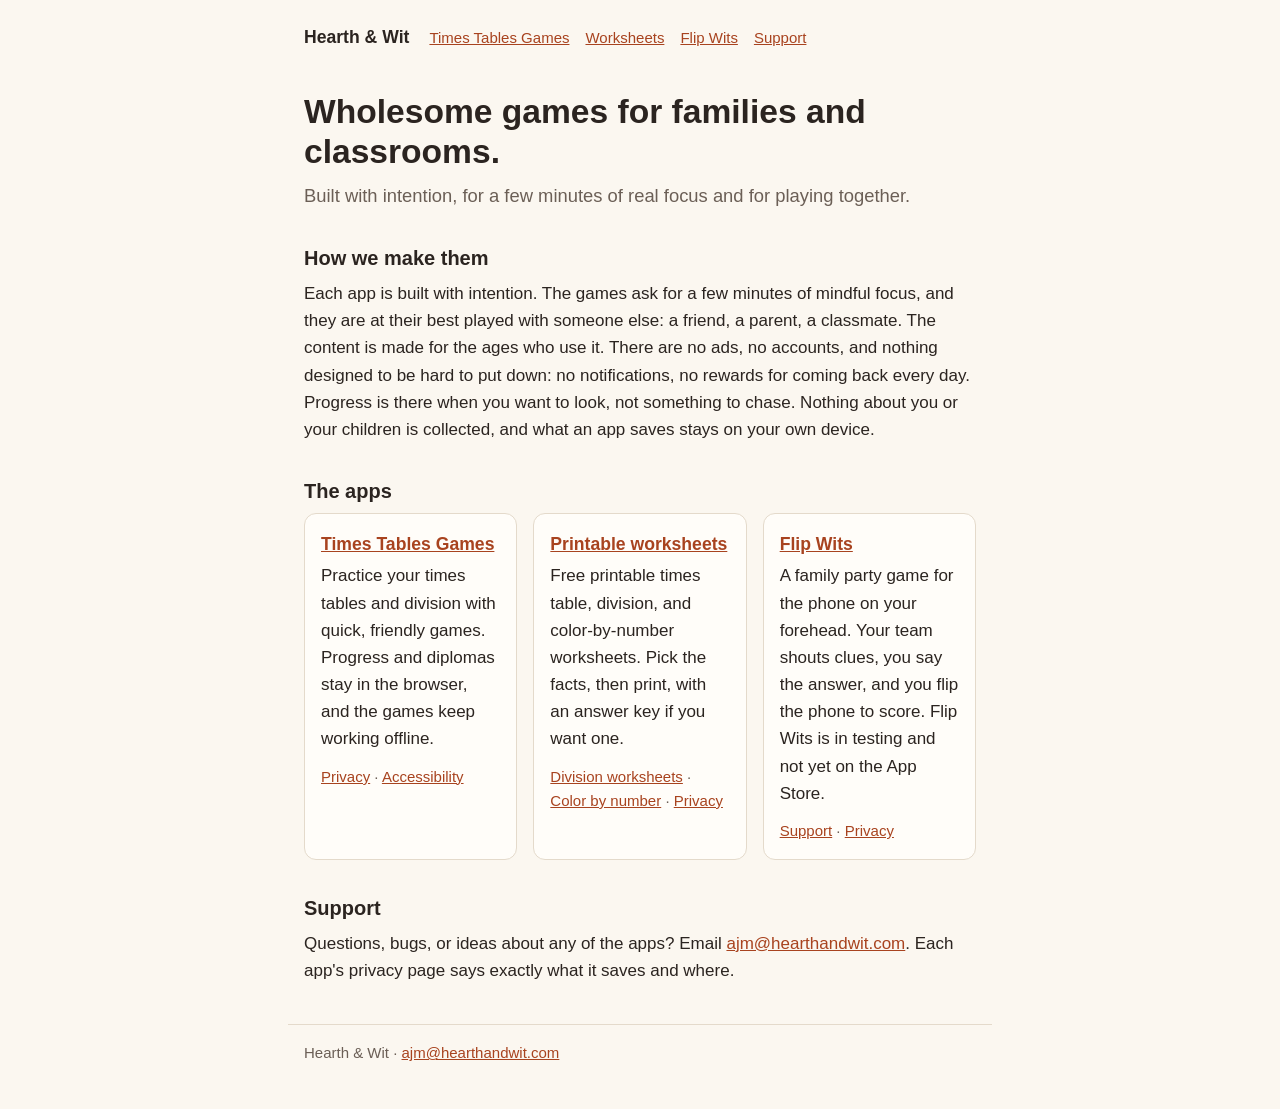
==== index.html @ e63bac9e "Add the Hearth & Wit home page A plain HTML page, one stylesheet and a 404 page, in the Flip Wits si" ====
<!doctype html>
<html lang="en">
<head>
<meta charset="utf-8">
<meta name="viewport" content="width=device-width, initial-scale=1">
<title>Hearth &amp; Wit</title>
<meta name="description" content="Wholesome games for families and classrooms: Times Tables Games, printable worksheets, and Flip Wits. Built with intention, with no ads, no accounts, and nothing collected.">
<meta property="og:title" content="Hearth &amp; Wit">
<meta property="og:description" content="Wholesome games for families and classrooms: Times Tables Games, printable worksheets, and Flip Wits. Built with intention, with no ads, no accounts, and nothing collected.">
<meta property="og:url" content="https://hearthandwit.com/">
<meta property="og:type" content="website">
<meta name="theme-color" content="#fbf7f0" media="(prefers-color-scheme: light)">
<meta name="theme-color" content="#1f1a17" media="(prefers-color-scheme: dark)">
<link rel="icon" href="favicon.svg" type="image/svg+xml">
<link rel="stylesheet" href="style.css">
</head>
<body>
<header>
  <a class="brand" href="/">Hearth &amp; Wit</a>
  <nav aria-label="Apps">
    <a href="#times-tables-games">Times Tables Games</a>
    <a href="#worksheets">Worksheets</a>
    <a href="#flip-wits">Flip Wits</a>
    <a href="#support">Support</a>
  </nav>
</header>
<main id="main">
  <h1>Wholesome games for families and classrooms.</h1>
  <p class="lede">Built with intention, for a few minutes of real focus and for playing together.</p>

  <section aria-labelledby="how">
    <h2 id="how">How we make them</h2>
    <p>Each app is built with intention. The games ask for a few minutes of mindful focus, and they are at their best played with someone else: a friend, a parent, a classmate. The content is made for the ages who use it. There are no ads, no accounts, and nothing designed to be hard to put down: no notifications, no rewards for coming back every day. Progress is there when you want to look, not something to chase. Nothing about you or your children is collected, and what an app saves stays on your own device.</p>
  </section>

  <h2 id="apps">The apps</h2>
  <ul class="apps">
    <li id="times-tables-games">
      <h3><a href="https://timestables.hearthandwit.com/">Times Tables Games</a></h3>
      <p>Practice your times tables and division with quick, friendly games. Progress and diplomas stay in the browser, and the games keep working offline.</p>
      <p class="more"><a href="https://timestables.hearthandwit.com/privacy/">Privacy</a> · <a href="https://timestables.hearthandwit.com/accessibility/">Accessibility</a></p>
    </li>
    <li id="worksheets">
      <h3><a href="https://worksheets.hearthandwit.com/">Printable worksheets</a></h3>
      <p>Free printable times table, division, and color-by-number worksheets. Pick the facts, then print, with an answer key if you want one.</p>
      <p class="more"><a href="https://worksheets.hearthandwit.com/division/">Division worksheets</a> · <a href="https://worksheets.hearthandwit.com/color-by-number/">Color by number</a> · <a href="https://worksheets.hearthandwit.com/privacy/">Privacy</a></p>
    </li>
    <li id="flip-wits">
      <h3><a href="https://flipwits.hearthandwit.com/">Flip Wits</a></h3>
      <p>A family party game for the phone on your forehead. Your team shouts clues, you say the answer, and you flip the phone to score. Flip Wits is in testing and not yet on the App Store.</p>
      <p class="more"><a href="https://flipwits.hearthandwit.com/support/">Support</a> · <a href="https://flipwits.hearthandwit.com/privacy/">Privacy</a></p>
    </li>
  </ul>

  <section aria-labelledby="support">
    <h2 id="support">Support</h2>
    <p>Questions, bugs, or ideas about any of the apps? Email <a href="mailto:ajm@hearthandwit.com">ajm@hearthandwit.com</a>. Each app's privacy page says exactly what it saves and where.</p>
  </section>
</main>
<footer>
  <p>Hearth &amp; Wit · <a href="mailto:ajm@hearthandwit.com">ajm@hearthandwit.com</a></p>
</footer>
</body>
</html>
---- style.css ----
/* One small stylesheet with no outside requests, so the page loads fast and tells no third party about a visit.
   The colors and type match the Flip Wits site, so the company page and the app pages read as one family. */
:root { color-scheme: light dark; --bg: #fbf7f0; --ink: #2b2420; --muted: #6b5f56; --accent: #a8431f; --rule: #e4dacb; --card: #fffdf9; }
@media (prefers-color-scheme: dark) { :root { --bg: #1f1a17; --ink: #f3ece3; --muted: #b9ada1; --accent: #ef9a72; --rule: #40362f; --card: #2a241f; } }
* { box-sizing: border-box; }
body { margin: 0; background: var(--bg); color: var(--ink); font: 17px/1.6 -apple-system, BlinkMacSystemFont, "Segoe UI", Roboto, sans-serif; }
header, main, footer { max-width: 44rem; margin: 0 auto; padding: 0 16px; }
header { padding-top: 20px; display: flex; flex-wrap: wrap; align-items: baseline; gap: 8px 20px; }
.brand { font-weight: 700; font-size: 1.1rem; color: var(--ink); text-decoration: none; }
/* The header links get a little vertical padding so each is at least 24px tall to tap. */
nav { display: flex; flex-wrap: wrap; gap: 0 16px; font-size: 15px; }
nav a { padding: 6px 0; display: inline-block; }
h1 { font-size: 2.1rem; line-height: 1.2; margin: 36px 0 8px; }
h2 { font-size: 1.25rem; margin: 32px 0 6px; }
h3 { font-size: 1.1rem; margin: 0 0 4px; }
p { margin: 0 0 12px; }
a { color: var(--accent); }
/* A visible focus ring for keyboard users, on every link, in both color schemes. */
a:focus-visible { outline: 3px solid var(--accent); outline-offset: 2px; border-radius: 2px; }
.lede { font-size: 1.15rem; color: var(--muted); }
/* The three apps as a list of cards: one column on a phone, three across once there is room. */
.apps { list-style: none; margin: 0; padding: 0; display: grid; gap: 16px; }
@media (min-width: 720px) { .apps { grid-template-columns: repeat(3, 1fr); } }
.apps li { background: var(--card); border: 1px solid var(--rule); border-radius: 12px; padding: 16px; }
.apps li p:last-child { margin-bottom: 0; }
.more { font-size: 15px; color: var(--muted); }
footer { margin-top: 40px; padding-top: 16px; padding-bottom: 32px; border-top: 1px solid var(--rule); color: var(--muted); font-size: 15px; }
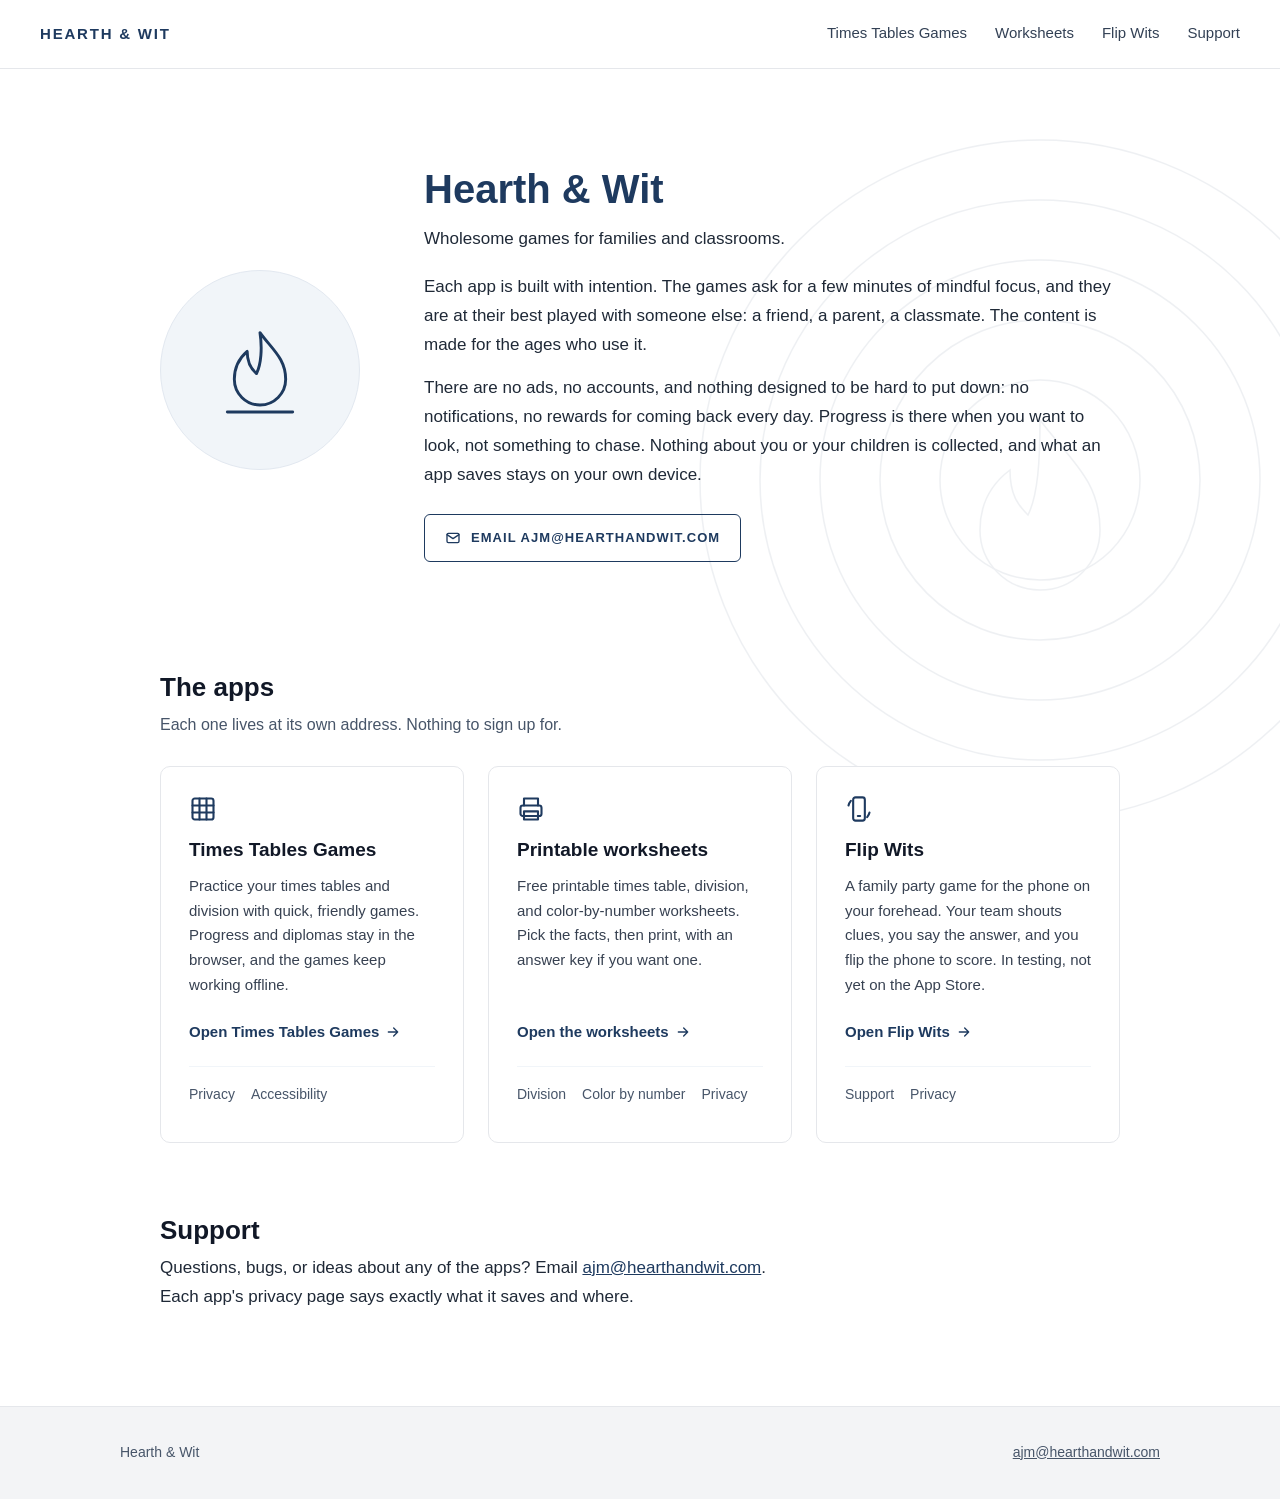
==== commit d2e7d919: "Rebuild the page in the clean style of the reference site From the approved design canvas: a sticky " ====
--- a/index.html
+++ b/index.html
@@ -9,56 +9,85 @@
 <meta property="og:description" content="Wholesome games for families and classrooms: Times Tables Games, printable worksheets, and Flip Wits. Built with intention, with no ads, no accounts, and nothing collected.">
 <meta property="og:url" content="https://hearthandwit.com/">
 <meta property="og:type" content="website">
-<meta name="theme-color" content="#fbf7f0" media="(prefers-color-scheme: light)">
-<meta name="theme-color" content="#1f1a17" media="(prefers-color-scheme: dark)">
+<meta name="theme-color" content="#ffffff">
 <link rel="icon" href="favicon.svg" type="image/svg+xml">
 <link rel="stylesheet" href="style.css">
 </head>
 <body>
-<header>
-  <a class="brand" href="/">Hearth &amp; Wit</a>
-  <nav aria-label="Apps">
+<a class="skip" href="#main">Skip to content</a>
+<header class="top">
+  <a class="brand" href="#main">Hearth &amp; Wit</a>
+  <nav aria-label="Sections">
     <a href="#times-tables-games">Times Tables Games</a>
     <a href="#worksheets">Worksheets</a>
     <a href="#flip-wits">Flip Wits</a>
     <a href="#support">Support</a>
   </nav>
 </header>
+
+<!-- A faint line drawing behind the hero, in place of a photo backdrop. Decorative, so hidden from screen readers.
+     The wrapper clips it at the right edge, so it never widens the page. -->
+<div class="backdrop" aria-hidden="true"><svg viewBox="0 0 720 720" fill="none" stroke="currentColor" stroke-width="1.5">
+  <circle cx="360" cy="360" r="340"/><circle cx="360" cy="360" r="280"/><circle cx="360" cy="360" r="220"/><circle cx="360" cy="360" r="160"/><circle cx="360" cy="360" r="100"/>
+  <path d="M360 300c30 40 60 60 60 110a60 60 0 0 1-120 0c0-25 10-45 30-60 0 25 8 35 18 45 10-20 12-55 12-95z"/>
+</svg></div>
+
 <main id="main">
-  <h1>Wholesome games for families and classrooms.</h1>
-  <p class="lede">Built with intention, for a few minutes of real focus and for playing together.</p>
-
-  <section aria-labelledby="how">
-    <h2 id="how">How we make them</h2>
-    <p>Each app is built with intention. The games ask for a few minutes of mindful focus, and they are at their best played with someone else: a friend, a parent, a classmate. The content is made for the ages who use it. There are no ads, no accounts, and nothing designed to be hard to put down: no notifications, no rewards for coming back every day. Progress is there when you want to look, not something to chase. Nothing about you or your children is collected, and what an app saves stays on your own device.</p>
+  <section class="hero" aria-labelledby="hero-title">
+    <div class="mark" aria-hidden="true">
+      <svg viewBox="0 0 96 96" fill="none" stroke="currentColor" stroke-width="2.5" stroke-linecap="round" stroke-linejoin="round">
+        <path d="M48 16c10 14 22 22 22 40a22 22 0 0 1-44 0c0-10 4-18 11-24 0 10 3 15 8 19 4-8 5-22 3-35z"/>
+        <path d="M20 84h56"/>
+      </svg>
+    </div>
+    <div class="intro">
+      <h1 id="hero-title">Hearth &amp; Wit</h1>
+      <p class="tagline">Wholesome games for families and classrooms.</p>
+      <p>Each app is built with intention. The games ask for a few minutes of mindful focus, and they are at their best played with someone else: a friend, a parent, a classmate. The content is made for the ages who use it.</p>
+      <p>There are no ads, no accounts, and nothing designed to be hard to put down: no notifications, no rewards for coming back every day. Progress is there when you want to look, not something to chase. Nothing about you or your children is collected, and what an app saves stays on your own device.</p>
+      <p class="cta"><a class="button" href="mailto:ajm@hearthandwit.com"><svg aria-hidden="true" viewBox="0 0 24 24" fill="none" stroke="currentColor" stroke-width="2" stroke-linecap="round" stroke-linejoin="round"><rect x="3" y="5" width="18" height="14" rx="2"/><path d="M3 7l9 6 9-6"/></svg>Email ajm@hearthandwit.com</a></p>
+    </div>
   </section>
 
-  <h2 id="apps">The apps</h2>
-  <ul class="apps">
-    <li id="times-tables-games">
-      <h3><a href="https://timestables.hearthandwit.com/">Times Tables Games</a></h3>
-      <p>Practice your times tables and division with quick, friendly games. Progress and diplomas stay in the browser, and the games keep working offline.</p>
-      <p class="more"><a href="https://timestables.hearthandwit.com/privacy/">Privacy</a> · <a href="https://timestables.hearthandwit.com/accessibility/">Accessibility</a></p>
-    </li>
-    <li id="worksheets">
-      <h3><a href="https://worksheets.hearthandwit.com/">Printable worksheets</a></h3>
-      <p>Free printable times table, division, and color-by-number worksheets. Pick the facts, then print, with an answer key if you want one.</p>
-      <p class="more"><a href="https://worksheets.hearthandwit.com/division/">Division worksheets</a> · <a href="https://worksheets.hearthandwit.com/color-by-number/">Color by number</a> · <a href="https://worksheets.hearthandwit.com/privacy/">Privacy</a></p>
-    </li>
-    <li id="flip-wits">
-      <h3><a href="https://flipwits.hearthandwit.com/">Flip Wits</a></h3>
-      <p>A family party game for the phone on your forehead. Your team shouts clues, you say the answer, and you flip the phone to score. Flip Wits is in testing and not yet on the App Store.</p>
-      <p class="more"><a href="https://flipwits.hearthandwit.com/support/">Support</a> · <a href="https://flipwits.hearthandwit.com/privacy/">Privacy</a></p>
-    </li>
-  </ul>
+  <section class="apps" aria-labelledby="apps-title">
+    <h2 id="apps-title">The apps</h2>
+    <p class="sub">Each one lives at its own address. Nothing to sign up for.</p>
+    <ul class="cards">
+      <li id="times-tables-games" class="card">
+        <svg class="icon" aria-hidden="true" viewBox="0 0 24 24" fill="none" stroke="currentColor" stroke-width="1.8" stroke-linecap="round" stroke-linejoin="round"><rect x="3" y="3" width="18" height="18" rx="2"/><path d="M3 9h18M3 15h18M9 3v18M15 3v18"/></svg>
+        <h3>Times Tables Games</h3>
+        <p>Practice your times tables and division with quick, friendly games. Progress and diplomas stay in the browser, and the games keep working offline.</p>
+        <a class="open" href="https://timestables.hearthandwit.com/">Open Times Tables Games<svg aria-hidden="true" viewBox="0 0 24 24" fill="none" stroke="currentColor" stroke-width="2" stroke-linecap="round" stroke-linejoin="round"><path d="M5 12h14M13 6l6 6-6 6"/></svg></a>
+        <p class="more"><a href="https://timestables.hearthandwit.com/privacy/">Privacy</a><a href="https://timestables.hearthandwit.com/accessibility/">Accessibility</a></p>
+      </li>
+      <li id="worksheets" class="card">
+        <svg class="icon" aria-hidden="true" viewBox="0 0 24 24" fill="none" stroke="currentColor" stroke-width="1.8" stroke-linecap="round" stroke-linejoin="round"><path d="M6 9V3h12v6"/><rect x="3" y="9" width="18" height="9" rx="2"/><path d="M6 14h12v7H6z"/></svg>
+        <h3>Printable worksheets</h3>
+        <p>Free printable times table, division, and color-by-number worksheets. Pick the facts, then print, with an answer key if you want one.</p>
+        <a class="open" href="https://worksheets.hearthandwit.com/">Open the worksheets<svg aria-hidden="true" viewBox="0 0 24 24" fill="none" stroke="currentColor" stroke-width="2" stroke-linecap="round" stroke-linejoin="round"><path d="M5 12h14M13 6l6 6-6 6"/></svg></a>
+        <p class="more"><a href="https://worksheets.hearthandwit.com/division/">Division</a><a href="https://worksheets.hearthandwit.com/color-by-number/">Color by number</a><a href="https://worksheets.hearthandwit.com/privacy/">Privacy</a></p>
+      </li>
+      <li id="flip-wits" class="card">
+        <svg class="icon" aria-hidden="true" viewBox="0 0 24 24" fill="none" stroke="currentColor" stroke-width="1.8" stroke-linecap="round" stroke-linejoin="round"><rect x="7" y="2" width="10" height="20" rx="2"/><path d="M11 18h2"/><path d="M3 9a9 9 0 0 1 2-4M21 15a9 9 0 0 1-2 4"/></svg>
+        <h3>Flip Wits</h3>
+        <p>A family party game for the phone on your forehead. Your team shouts clues, you say the answer, and you flip the phone to score. In testing, not yet on the App Store.</p>
+        <a class="open" href="https://flipwits.hearthandwit.com/">Open Flip Wits<svg aria-hidden="true" viewBox="0 0 24 24" fill="none" stroke="currentColor" stroke-width="2" stroke-linecap="round" stroke-linejoin="round"><path d="M5 12h14M13 6l6 6-6 6"/></svg></a>
+        <p class="more"><a href="https://flipwits.hearthandwit.com/support/">Support</a><a href="https://flipwits.hearthandwit.com/privacy/">Privacy</a></p>
+      </li>
+    </ul>
+  </section>
 
-  <section aria-labelledby="support">
-    <h2 id="support">Support</h2>
+  <section id="support" class="support" aria-labelledby="support-title">
+    <h2 id="support-title">Support</h2>
     <p>Questions, bugs, or ideas about any of the apps? Email <a href="mailto:ajm@hearthandwit.com">ajm@hearthandwit.com</a>. Each app's privacy page says exactly what it saves and where.</p>
   </section>
 </main>
+
 <footer>
-  <p>Hearth &amp; Wit · <a href="mailto:ajm@hearthandwit.com">ajm@hearthandwit.com</a></p>
+  <div class="inner">
+    <span>Hearth &amp; Wit</span>
+    <a href="mailto:ajm@hearthandwit.com">ajm@hearthandwit.com</a>
+  </div>
 </footer>
 </body>
 </html>
--- a/style.css
+++ b/style.css
@@ -1,27 +1,79 @@
 /* One small stylesheet with no outside requests, so the page loads fast and tells no third party about a visit.
-   The colors and type match the Flip Wits site, so the company page and the app pages read as one family. */
-:root { color-scheme: light dark; --bg: #fbf7f0; --ink: #2b2420; --muted: #6b5f56; --accent: #a8431f; --rule: #e4dacb; --card: #fffdf9; }
-@media (prefers-color-scheme: dark) { :root { --bg: #1f1a17; --ink: #f3ece3; --muted: #b9ada1; --accent: #ef9a72; --rule: #40362f; --card: #2a241f; } }
+   The look follows the approved design: white ground, slate greys, one navy accent, a system sans typeface
+   (Inter where it is installed), a sticky top bar, a two-column hero, three app cards, and a light footer band. */
+:root { color-scheme: light; --bg: #ffffff; --ink: #111827; --body: #1f2937; --muted: #475569; --accent: #1e3a5f; --accent-dark: #0f2742; --rule: #e5e7eb; --tint: #f1f5f9; --band: #f3f4f6; }
 * { box-sizing: border-box; }
-body { margin: 0; background: var(--bg); color: var(--ink); font: 17px/1.6 -apple-system, BlinkMacSystemFont, "Segoe UI", Roboto, sans-serif; }
-header, main, footer { max-width: 44rem; margin: 0 auto; padding: 0 16px; }
-header { padding-top: 20px; display: flex; flex-wrap: wrap; align-items: baseline; gap: 8px 20px; }
-.brand { font-weight: 700; font-size: 1.1rem; color: var(--ink); text-decoration: none; }
-/* The header links get a little vertical padding so each is at least 24px tall to tap. */
-nav { display: flex; flex-wrap: wrap; gap: 0 16px; font-size: 15px; }
-nav a { padding: 6px 0; display: inline-block; }
-h1 { font-size: 2.1rem; line-height: 1.2; margin: 36px 0 8px; }
-h2 { font-size: 1.25rem; margin: 32px 0 6px; }
-h3 { font-size: 1.1rem; margin: 0 0 4px; }
-p { margin: 0 0 12px; }
+html { scroll-behavior: smooth; }
+@media (prefers-reduced-motion: reduce) { html { scroll-behavior: auto; } .card { transition: none; } }
+body { margin: 0; background: var(--bg); color: var(--ink); font: 17px/1.7 Inter, -apple-system, BlinkMacSystemFont, "Segoe UI", Roboto, sans-serif; position: relative; }
 a { color: var(--accent); }
-/* A visible focus ring for keyboard users, on every link, in both color schemes. */
-a:focus-visible { outline: 3px solid var(--accent); outline-offset: 2px; border-radius: 2px; }
-.lede { font-size: 1.15rem; color: var(--muted); }
-/* The three apps as a list of cards: one column on a phone, three across once there is room. */
-.apps { list-style: none; margin: 0; padding: 0; display: grid; gap: 16px; }
-@media (min-width: 720px) { .apps { grid-template-columns: repeat(3, 1fr); } }
-.apps li { background: var(--card); border: 1px solid var(--rule); border-radius: 12px; padding: 16px; }
-.apps li p:last-child { margin-bottom: 0; }
-.more { font-size: 15px; color: var(--muted); }
-footer { margin-top: 40px; padding-top: 16px; padding-bottom: 32px; border-top: 1px solid var(--rule); color: var(--muted); font-size: 15px; }
+a:hover { color: var(--accent-dark); }
+/* One visible focus ring for keyboard users, on every link. */
+a:focus-visible { outline: 3px solid var(--accent); outline-offset: 3px; border-radius: 3px; }
+/* The skip link sits off screen until a keyboard user tabs to it. */
+.skip { position: absolute; left: 16px; top: -48px; background: var(--accent); color: #fff; padding: 8px 12px; border-radius: 6px; z-index: 3; text-decoration: none; }
+.skip:focus { top: 12px; }
+h1, h2, h3 { line-height: 1.2; margin: 0; }
+p { margin: 0 0 14px; }
+
+/* The top bar: wordmark left, section links right, wrapping on a phone. */
+.top { position: sticky; top: 0; z-index: 2; background: rgba(255, 255, 255, .96); border-bottom: 1px solid var(--rule); display: flex; flex-wrap: wrap; align-items: center; justify-content: space-between; gap: 4px 32px; padding: 10px 40px; }
+.brand { font-size: 15px; font-weight: 700; letter-spacing: .12em; text-transform: uppercase; color: var(--accent); text-decoration: none; padding: 10px 0; }
+nav { display: flex; flex-wrap: wrap; gap: 4px 28px; }
+nav a { color: #334155; text-decoration: none; font-size: 15px; font-weight: 500; padding: 10px 0; border-bottom: 2px solid transparent; }
+nav a:hover { color: var(--accent); border-bottom-color: var(--accent); }
+
+/* The faint line drawing sits behind the hero, off the right edge. The wrapper clips it so the page never grows wider than the window. */
+.backdrop { position: absolute; right: 0; top: 120px; width: 600px; height: 720px; overflow: hidden; color: var(--accent); opacity: .07; pointer-events: none; z-index: 0; }
+.backdrop svg { position: absolute; right: -120px; top: 0; width: 720px; height: 720px; }
+
+main { position: relative; z-index: 1; width: 100%; max-width: 1040px; margin: 0 auto; padding: 0 40px; }
+
+/* The hero: the mark beside the introduction, stacking on a phone. */
+.hero { display: flex; align-items: center; gap: 64px; padding: 96px 0 72px; }
+.mark { flex: 0 0 auto; width: 200px; height: 200px; border-radius: 50%; background: var(--tint); border: 1px solid #e2e8f0; display: flex; align-items: center; justify-content: center; color: var(--accent); }
+.mark svg { width: 112px; height: 112px; }
+.intro { min-width: 0; }
+h1 { font-size: 40px; font-weight: 700; color: var(--accent); margin-bottom: 12px; }
+.tagline { color: var(--muted); margin-bottom: 20px; }
+.intro p { color: var(--body); }
+.cta { margin-top: 24px; }
+/* The outlined button, in the style of the reference site's Download CV button, filled on hover. */
+.button { display: inline-flex; align-items: center; gap: 10px; border: 1.5px solid var(--accent); color: var(--accent); border-radius: 6px; padding: 12px 20px; font-size: 13px; font-weight: 600; letter-spacing: .08em; text-transform: uppercase; text-decoration: none; min-height: 44px; }
+.button svg { width: 16px; height: 16px; }
+.button:hover { background: var(--accent); color: #fff; }
+
+/* The apps: three cards across on a desktop, one column on a phone. */
+.apps { padding: 24px 0 48px; }
+h2 { font-size: 26px; font-weight: 700; margin-bottom: 8px; }
+.sub { color: var(--muted); font-size: 16px; margin-bottom: 28px; }
+.cards { list-style: none; margin: 0; padding: 0; display: grid; grid-template-columns: repeat(3, minmax(0, 1fr)); gap: 24px; }
+.card { background: var(--bg); border: 1px solid var(--rule); border-radius: 10px; padding: 28px; display: flex; flex-direction: column; gap: 12px; transition: box-shadow .15s ease; }
+.card:hover { box-shadow: 0 6px 24px rgba(15, 23, 42, .08); }
+.icon { width: 28px; height: 28px; color: var(--accent); }
+h3 { font-size: 19px; font-weight: 600; margin-top: 4px; }
+.card p { margin: 0; font-size: 15px; line-height: 1.65; color: #374151; }
+.card > p:first-of-type { flex: 1 0 auto; }
+.open { text-decoration: none; font-weight: 600; font-size: 15px; display: inline-flex; align-items: center; gap: 6px; padding: 8px 0; min-height: 44px; }
+.open svg { width: 16px; height: 16px; }
+.open:hover { text-decoration: underline; }
+.more { display: flex; flex-wrap: wrap; gap: 0 16px; border-top: 1px solid var(--tint); padding-top: 8px; }
+.more a { color: var(--muted); font-size: 14px; text-decoration: none; padding: 8px 0; display: inline-block; }
+.more a:hover { color: var(--accent); text-decoration: underline; }
+
+.support { padding: 24px 0 80px; max-width: 640px; }
+.support p { color: var(--body); }
+
+footer { position: relative; z-index: 1; background: var(--band); border-top: 1px solid var(--rule); padding: 28px 40px; }
+footer .inner { max-width: 1040px; margin: 0 auto; display: flex; flex-wrap: wrap; align-items: center; justify-content: space-between; gap: 8px 24px; font-size: 14px; color: var(--muted); }
+footer a { color: var(--muted); padding: 6px 0; }
+
+@media (max-width: 760px) {
+  .top, footer { padding-left: 16px; padding-right: 16px; }
+  main { padding: 0 16px; }
+  .hero { flex-direction: column; align-items: flex-start; gap: 32px; padding: 56px 0 40px; }
+  h1 { font-size: 34px; }
+  .cards { grid-template-columns: repeat(1, minmax(0, 1fr)); }
+  .backdrop { width: 280px; height: 480px; top: 60px; }
+  .backdrop svg { width: 480px; height: 480px; right: -200px; }
+}
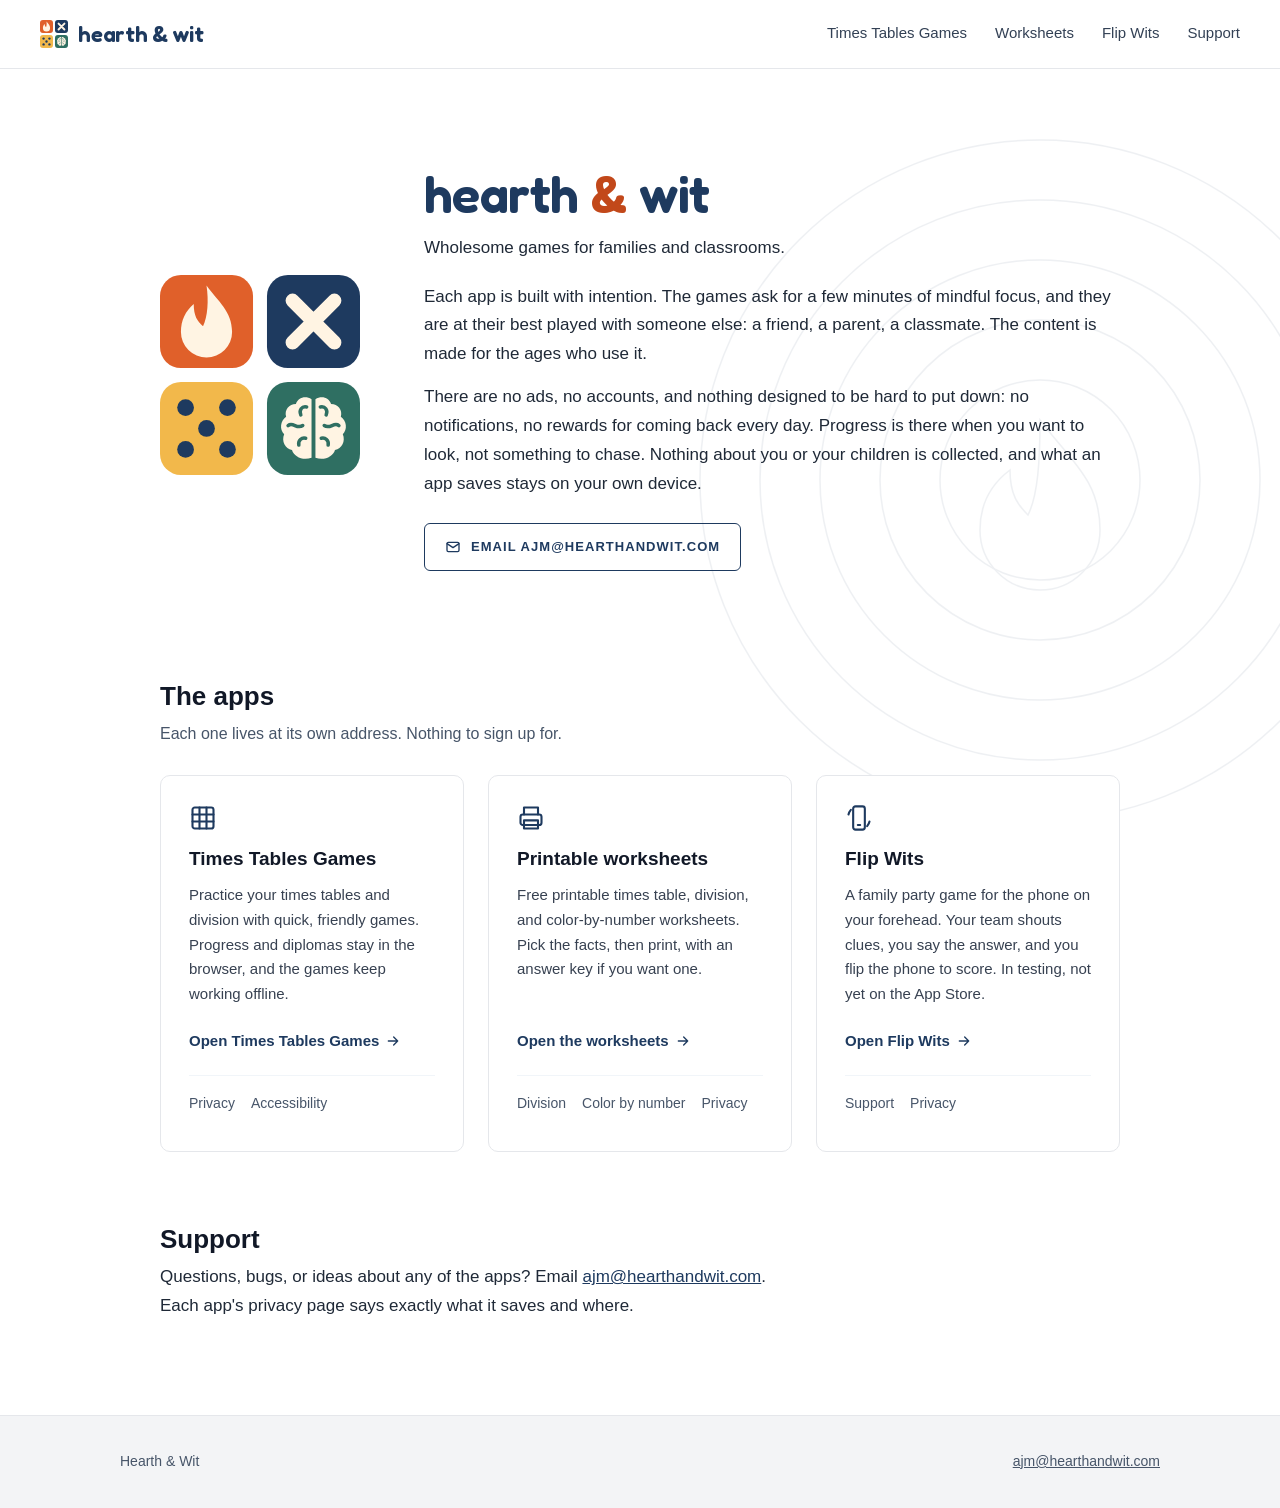
==== commit cddeb8c8: "Replace the flame mark with the game tiles logo The new logo is four rounded tiles: a flame (the hea" ====
--- a/index.html
+++ b/index.html
@@ -10,13 +10,14 @@
 <meta property="og:url" content="https://hearthandwit.com/">
 <meta property="og:type" content="website">
 <meta name="theme-color" content="#ffffff">
-<link rel="icon" href="favicon.svg" type="image/svg+xml">
-<link rel="stylesheet" href="style.css">
+<link rel="icon" href="favicon.svg?v=3" type="image/svg+xml">
+<link rel="stylesheet" href="style.css?v=3">
 </head>
 <body>
 <a class="skip" href="#main">Skip to content</a>
 <header class="top">
-  <a class="brand" href="#main">Hearth &amp; Wit</a>
+  <!-- The logo: the four tiles beside the name. The image is decorative (empty alt) because the name is right next to it. -->
+  <a class="brand" href="#main"><img src="logo.svg?v=3" alt="" width="28" height="28">Hearth &amp; Wit</a>
   <nav aria-label="Sections">
     <a href="#times-tables-games">Times Tables Games</a>
     <a href="#worksheets">Worksheets</a>
@@ -34,14 +35,10 @@
 
 <main id="main">
   <section class="hero" aria-labelledby="hero-title">
-    <div class="mark" aria-hidden="true">
-      <svg viewBox="0 0 96 96" fill="none" stroke="currentColor" stroke-width="2.5" stroke-linecap="round" stroke-linejoin="round">
-        <path d="M48 16c10 14 22 22 22 40a22 22 0 0 1-44 0c0-10 4-18 11-24 0 10 3 15 8 19 4-8 5-22 3-35z"/>
-        <path d="M20 84h56"/>
-      </svg>
-    </div>
+    <div class="mark" aria-hidden="true"><img src="logo.svg?v=3" alt="" width="200" height="200"></div>
     <div class="intro">
-      <h1 id="hero-title">Hearth &amp; Wit</h1>
+      <!-- The name is written with capitals here and shown lowercase by the stylesheet, so screen readers and copied text keep the proper name. -->
+      <h1 id="hero-title" class="wordmark">Hearth <span class="amp">&amp;</span> Wit</h1>
       <p class="tagline">Wholesome games for families and classrooms.</p>
       <p>Each app is built with intention. The games ask for a few minutes of mindful focus, and they are at their best played with someone else: a friend, a parent, a classmate. The content is made for the ages who use it.</p>
       <p>There are no ads, no accounts, and nothing designed to be hard to put down: no notifications, no rewards for coming back every day. Progress is there when you want to look, not something to chase. Nothing about you or your children is collected, and what an app saves stays on your own device.</p>
--- a/style.css
+++ b/style.css
@@ -1,6 +1,10 @@
 /* One small stylesheet with no outside requests, so the page loads fast and tells no third party about a visit.
    The look follows the approved design: white ground, slate greys, one navy accent, a system sans typeface
    (Inter where it is installed), a sticky top bar, a two-column hero, three app cards, and a light footer band. */
+/* The logo's lettering is Fredoka (SIL Open Font License, fonts/OFL.txt). The file is kept in this folder, not
+   loaded from Google, so the page still makes no outside requests. It holds one weight and is used only for the
+   name in the top bar and the hero. "swap" shows the system font at once and trades it for Fredoka when it arrives. */
+@font-face { font-family: "Fredoka"; src: url("fonts/fredoka-600-latin.woff2") format("woff2"); font-weight: 600; font-style: normal; font-display: swap; }
 :root { color-scheme: light; --bg: #ffffff; --ink: #111827; --body: #1f2937; --muted: #475569; --accent: #1e3a5f; --accent-dark: #0f2742; --rule: #e5e7eb; --tint: #f1f5f9; --band: #f3f4f6; }
 * { box-sizing: border-box; }
 html { scroll-behavior: smooth; }
@@ -18,7 +22,10 @@
 
 /* The top bar: wordmark left, section links right, wrapping on a phone. */
 .top { position: sticky; top: 0; z-index: 2; background: rgba(255, 255, 255, .96); border-bottom: 1px solid var(--rule); display: flex; flex-wrap: wrap; align-items: center; justify-content: space-between; gap: 4px 32px; padding: 10px 40px; }
-.brand { font-size: 15px; font-weight: 700; letter-spacing: .12em; text-transform: uppercase; color: var(--accent); text-decoration: none; padding: 10px 0; }
+/* The logo: the tile mark and the name in the logo's rounded lowercase lettering. 28px of mark plus 8px of
+   padding above and below keeps the link 44px tall for a finger. */
+.brand { display: inline-flex; align-items: center; gap: 10px; font-family: Fredoka, Inter, -apple-system, BlinkMacSystemFont, "Segoe UI", Roboto, sans-serif; font-size: 22px; font-weight: 600; line-height: 1; letter-spacing: -.01em; text-transform: lowercase; color: var(--accent); text-decoration: none; padding: 8px 0; }
+.brand img { width: 28px; height: 28px; display: block; }
 nav { display: flex; flex-wrap: wrap; gap: 4px 28px; }
 nav a { color: #334155; text-decoration: none; font-size: 15px; font-weight: 500; padding: 10px 0; border-bottom: 2px solid transparent; }
 nav a:hover { color: var(--accent); border-bottom-color: var(--accent); }
@@ -31,10 +38,14 @@
 
 /* The hero: the mark beside the introduction, stacking on a phone. */
 .hero { display: flex; align-items: center; gap: 64px; padding: 96px 0 72px; }
-.mark { flex: 0 0 auto; width: 200px; height: 200px; border-radius: 50%; background: var(--tint); border: 1px solid #e2e8f0; display: flex; align-items: center; justify-content: center; color: var(--accent); }
-.mark svg { width: 112px; height: 112px; }
+.mark { flex: 0 0 auto; width: 200px; height: 200px; }
+.mark img { width: 100%; height: 100%; display: block; }
 .intro { min-width: 0; }
 h1 { font-size: 40px; font-weight: 700; color: var(--accent); margin-bottom: 12px; }
+/* The hero's name is the logo's wordmark. It is a class, not the bare h1, so the 404 page's heading keeps the plain style.
+   The ampersand takes the flame tile's color, darkened to #c2481a so it holds 4.9:1 against white. */
+.wordmark { font-family: Fredoka, Inter, -apple-system, BlinkMacSystemFont, "Segoe UI", Roboto, sans-serif; font-size: 52px; font-weight: 600; line-height: 1.1; letter-spacing: -.01em; text-transform: lowercase; }
+.wordmark .amp { color: #c2481a; }
 .tagline { color: var(--muted); margin-bottom: 20px; }
 .intro p { color: var(--body); }
 .cta { margin-top: 24px; }
@@ -73,6 +84,8 @@
   main { padding: 0 16px; }
   .hero { flex-direction: column; align-items: flex-start; gap: 32px; padding: 56px 0 40px; }
   h1 { font-size: 34px; }
+  .wordmark { font-size: 42px; }
+  .mark { width: 152px; height: 152px; }
   .cards { grid-template-columns: repeat(1, minmax(0, 1fr)); }
   .backdrop { width: 280px; height: 480px; top: 60px; }
   .backdrop svg { width: 480px; height: 480px; right: -200px; }
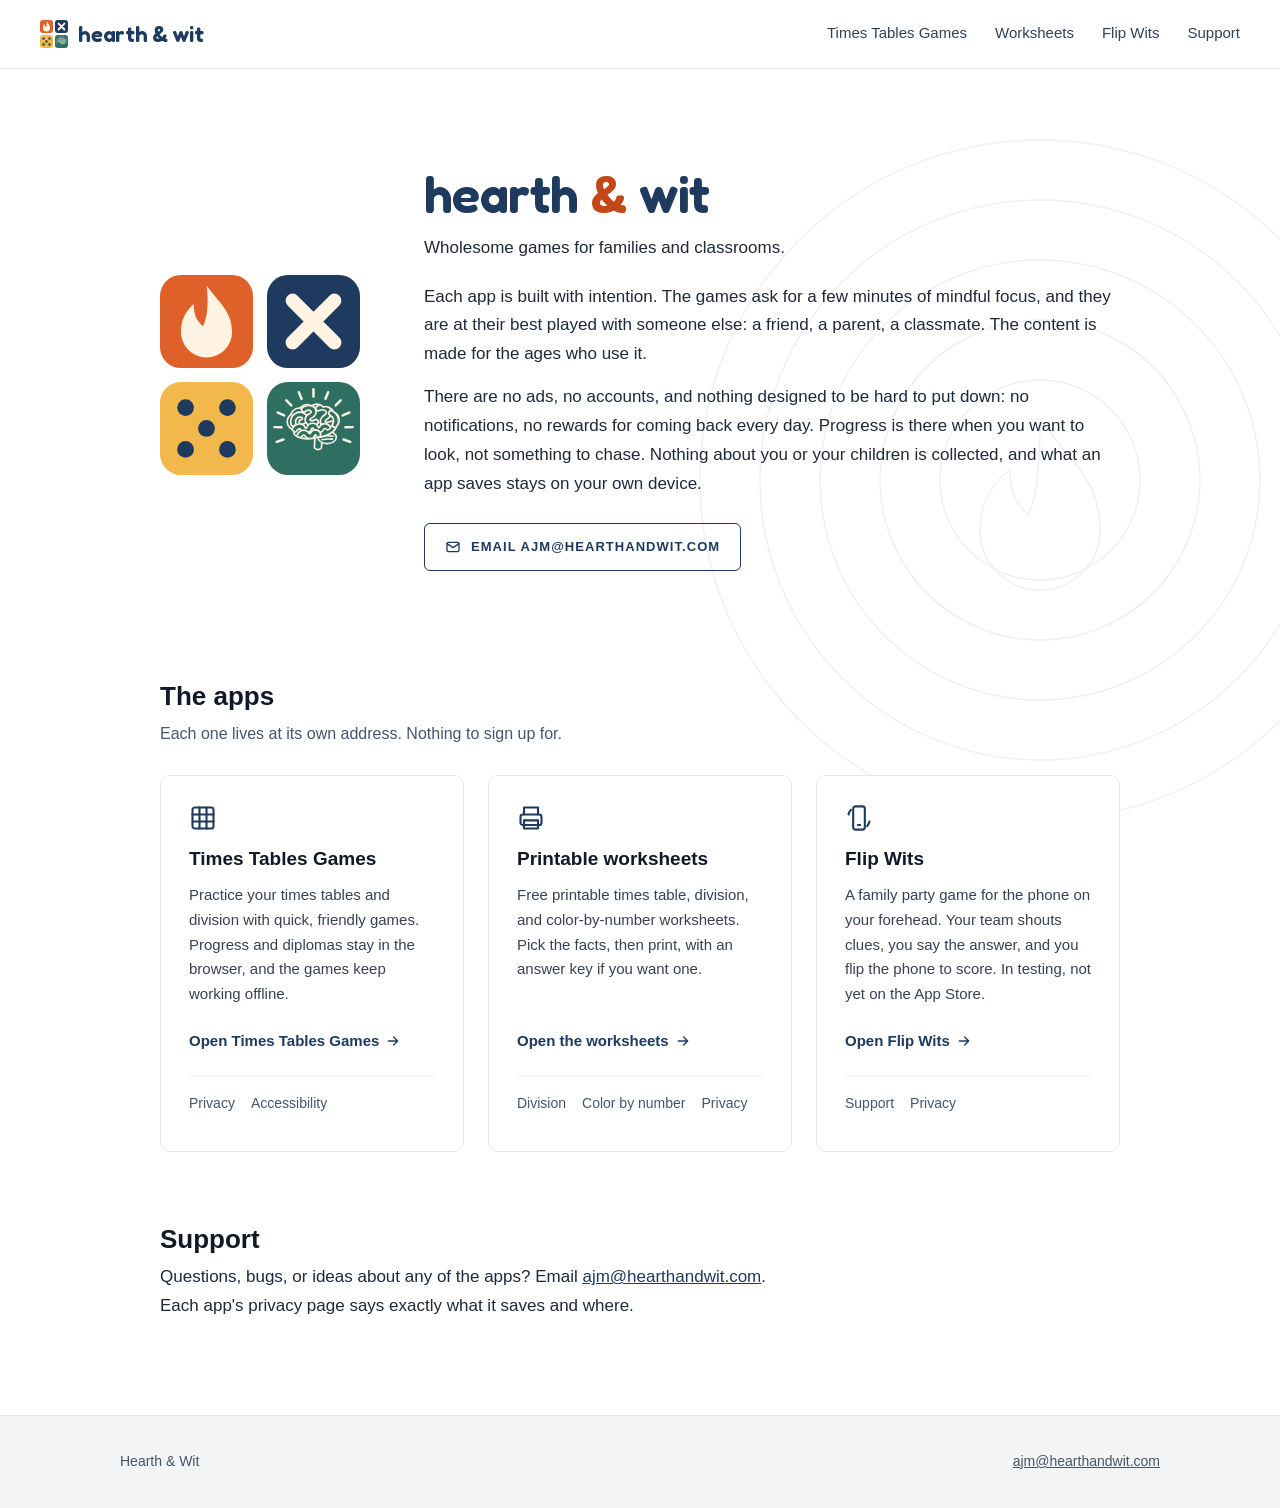
==== commit fb3a5456: "Redraw the brain tile as a side view with idea rays Feedback said the first brain, seen from above w" ====
--- a/index.html
+++ b/index.html
@@ -10,14 +10,14 @@
 <meta property="og:url" content="https://hearthandwit.com/">
 <meta property="og:type" content="website">
 <meta name="theme-color" content="#ffffff">
-<link rel="icon" href="favicon.svg?v=3" type="image/svg+xml">
+<link rel="icon" href="favicon.svg?v=4" type="image/svg+xml">
 <link rel="stylesheet" href="style.css?v=3">
 </head>
 <body>
 <a class="skip" href="#main">Skip to content</a>
 <header class="top">
   <!-- The logo: the four tiles beside the name. The image is decorative (empty alt) because the name is right next to it. -->
-  <a class="brand" href="#main"><img src="logo.svg?v=3" alt="" width="28" height="28">Hearth &amp; Wit</a>
+  <a class="brand" href="#main"><img src="logo.svg?v=4" alt="" width="28" height="28">Hearth &amp; Wit</a>
   <nav aria-label="Sections">
     <a href="#times-tables-games">Times Tables Games</a>
     <a href="#worksheets">Worksheets</a>
@@ -35,7 +35,7 @@
 
 <main id="main">
   <section class="hero" aria-labelledby="hero-title">
-    <div class="mark" aria-hidden="true"><img src="logo.svg?v=3" alt="" width="200" height="200"></div>
+    <div class="mark" aria-hidden="true"><img src="logo.svg?v=4" alt="" width="200" height="200"></div>
     <div class="intro">
       <!-- The name is written with capitals here and shown lowercase by the stylesheet, so screen readers and copied text keep the proper name. -->
       <h1 id="hero-title" class="wordmark">Hearth <span class="amp">&amp;</span> Wit</h1>
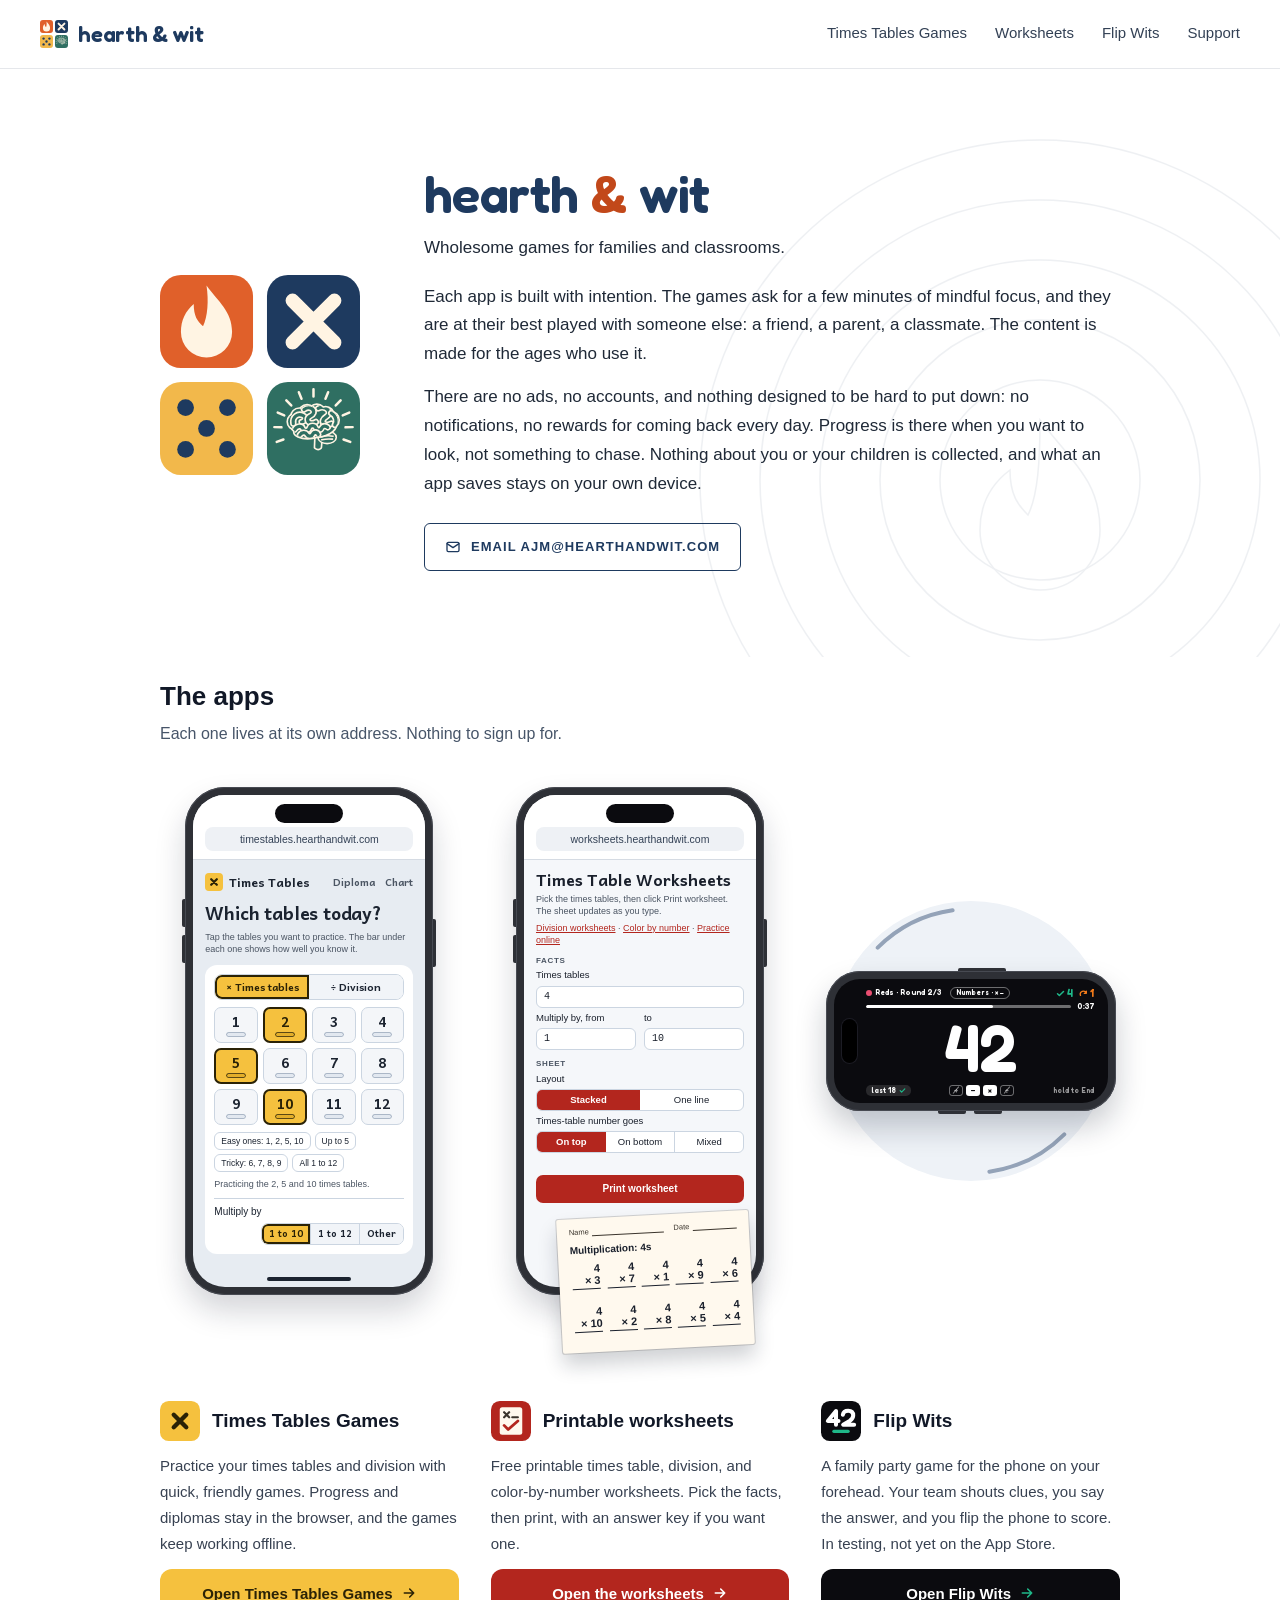
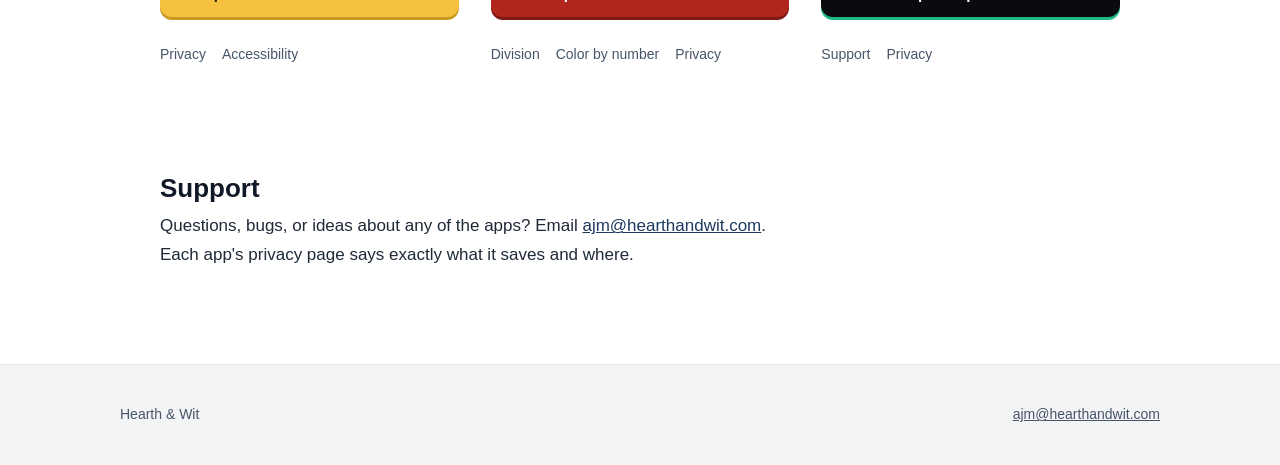
==== commit 4d202dfe: "Show each app as a phone with its real first screen Outside feedback said the three apps were hard t" ====
--- a/index.html
+++ b/index.html
@@ -11,7 +11,7 @@
 <meta property="og:type" content="website">
 <meta name="theme-color" content="#ffffff">
 <link rel="icon" href="favicon.svg?v=4" type="image/svg+xml">
-<link rel="stylesheet" href="style.css?v=3">
+<link rel="stylesheet" href="style.css?v=4">
 </head>
 <body>
 <a class="skip" href="#main">Skip to content</a>
@@ -46,30 +46,144 @@
     </div>
   </section>
 
+  <!-- The apps: each one is a phone showing a drawing of the app's real first screen, so a visitor sees what
+       they will get, and under it the app's mark and name, the description, an Open button in the app's color,
+       and the small links. The bezels are one neutral grey; each app's color lives on its own screen. The two
+       websites carry a browser address strip, since they run in a phone's browser. Flip Wits, the one iPhone app,
+       is held sideways, as it is played. Each drawing is one picture for screen readers (role="img" with a label),
+       so its tiny screen text is not read out, and every real link sits outside the drawings. The parts inside each
+       drawing also carry aria-hidden="true", because Chromium does not hide the children of a role="img" element
+       by itself, and TalkBack or Chrome's browse mode would otherwise step through every bit of screen text.
+       The drawings copy the live screens by hand: when an app's first screen changes, redraw it here (see README). -->
   <section class="apps" aria-labelledby="apps-title">
     <h2 id="apps-title">The apps</h2>
     <p class="sub">Each one lives at its own address. Nothing to sign up for.</p>
-    <ul class="cards">
-      <li id="times-tables-games" class="card">
-        <svg class="icon" aria-hidden="true" viewBox="0 0 24 24" fill="none" stroke="currentColor" stroke-width="1.8" stroke-linecap="round" stroke-linejoin="round"><rect x="3" y="3" width="18" height="18" rx="2"/><path d="M3 9h18M3 15h18M9 3v18M15 3v18"/></svg>
-        <h3>Times Tables Games</h3>
-        <p>Practice your times tables and division with quick, friendly games. Progress and diplomas stay in the browser, and the games keep working offline.</p>
-        <a class="open" href="https://timestables.hearthandwit.com/">Open Times Tables Games<svg aria-hidden="true" viewBox="0 0 24 24" fill="none" stroke="currentColor" stroke-width="2" stroke-linecap="round" stroke-linejoin="round"><path d="M5 12h14M13 6l6 6-6 6"/></svg></a>
-        <p class="more"><a href="https://timestables.hearthandwit.com/privacy/">Privacy</a><a href="https://timestables.hearthandwit.com/accessibility/">Accessibility</a></p>
+    <!-- role="list" because Safari drops the list semantics of a list drawn without bullets. -->
+    <ul class="app-list" role="list">
+
+      <!-- Times Tables Games: its first screen, the table picker, on desk grey, with 2, 5 and 10 picked. -->
+      <li id="times-tables-games" class="app app-ttg">
+        <div class="stage">
+          <div class="phone" role="img" aria-label="Times Tables Games open in a phone's browser, on its first screen: Which tables today? with the 2, 5 and 10 times tables picked.">
+            <div class="screen ttg" aria-hidden="true">
+              <div class="browser"><span class="url">timestables.hearthandwit.com</span></div>
+              <div class="ttg-page">
+                <div class="ttg-bar">
+                  <span class="ttg-name"><svg viewBox="0 0 64 64"><rect width="64" height="64" rx="14" fill="#F5C13E"/><path d="M22 22L42 42M42 22L22 42" stroke="#2A2206" stroke-width="8" stroke-linecap="round"/></svg>Times Tables</span>
+                  <span class="ttg-links"><span>Diploma</span><span>Chart</span></span>
+                </div>
+                <div class="ttg-title">Which tables today?</div>
+                <div class="ttg-hint">Tap the tables you want to practice. The bar under each one shows how well you know it.</div>
+                <div class="ttg-card">
+                  <div class="ttg-mode"><span class="on">× Times tables</span><span>÷ Division</span></div>
+                  <div class="ttg-tiles">
+                    <span>1</span><span class="on">2</span><span>3</span><span>4</span>
+                    <span class="on">5</span><span>6</span><span>7</span><span>8</span>
+                    <span>9</span><span class="on">10</span><span>11</span><span>12</span>
+                  </div>
+                  <div class="ttg-chips"><span>Easy ones: 1, 2, 5, 10</span><span>Up to 5</span><span>Tricky: 6, 7, 8, 9</span><span>All 1 to 12</span></div>
+                  <div class="ttg-note">Practicing the 2, 5 and 10 times tables.</div>
+                  <!-- The next part of the screen, cut off by the screen's edge as it would be. -->
+                  <div class="ttg-range"><span>Multiply by</span><span class="ttg-range-seg"><span class="on">1 to 10</span><span>1 to 12</span><span>Other</span></span></div>
+                </div>
+              </div>
+            </div>
+          </div>
+        </div>
+        <div class="app-body">
+          <div class="app-head">
+            <!-- The app marks are inline SVG, not image files: each is a few shapes, and inline they cost no extra requests and no cache-busting tags. -->
+            <svg class="app-mark" aria-hidden="true" viewBox="0 0 64 64"><rect width="64" height="64" rx="14" fill="#F5C13E"/><path d="M22 22L42 42M42 22L22 42" stroke="#2A2206" stroke-width="7" stroke-linecap="round"/></svg>
+            <h3>Times Tables Games</h3>
+          </div>
+          <p class="app-desc">Practice your times tables and division with quick, friendly games. Progress and diplomas stay in the browser, and the games keep working offline.</p>
+          <a class="open" href="https://timestables.hearthandwit.com/">Open Times Tables Games<svg aria-hidden="true" viewBox="0 0 24 24" fill="none" stroke="currentColor" stroke-width="2.4" stroke-linecap="round" stroke-linejoin="round"><path d="M5 12h14M13 6l6 6-6 6"/></svg></a>
+          <p class="more"><a href="https://timestables.hearthandwit.com/privacy/">Privacy</a><a href="https://timestables.hearthandwit.com/accessibility/">Accessibility</a></p>
+        </div>
       </li>
-      <li id="worksheets" class="card">
-        <svg class="icon" aria-hidden="true" viewBox="0 0 24 24" fill="none" stroke="currentColor" stroke-width="1.8" stroke-linecap="round" stroke-linejoin="round"><path d="M6 9V3h12v6"/><rect x="3" y="9" width="18" height="9" rx="2"/><path d="M6 14h12v7H6z"/></svg>
-        <h3>Printable worksheets</h3>
-        <p>Free printable times table, division, and color-by-number worksheets. Pick the facts, then print, with an answer key if you want one.</p>
-        <a class="open" href="https://worksheets.hearthandwit.com/">Open the worksheets<svg aria-hidden="true" viewBox="0 0 24 24" fill="none" stroke="currentColor" stroke-width="2" stroke-linecap="round" stroke-linejoin="round"><path d="M5 12h14M13 6l6 6-6 6"/></svg></a>
-        <p class="more"><a href="https://worksheets.hearthandwit.com/division/">Division</a><a href="https://worksheets.hearthandwit.com/color-by-number/">Color by number</a><a href="https://worksheets.hearthandwit.com/privacy/">Privacy</a></p>
+
+      <!-- Printable worksheets: the form in its answer-key red, shortened so the Print worksheet button sits just
+           above a printed sheet that slides out at the bottom of the screen. -->
+      <li id="worksheets" class="app app-ws">
+        <div class="stage">
+          <div class="phone" role="img" aria-label="The worksheets site open in a phone's browser, on its form for the 4 times table, with a printed sheet of stacked 4 times problems coming out at the bottom.">
+            <div class="screen ws" aria-hidden="true">
+              <div class="browser"><span class="url">worksheets.hearthandwit.com</span></div>
+              <div class="ws-page">
+                <div class="ws-title">Times Table Worksheets</div>
+                <div class="ws-hint">Pick the times tables, then click Print worksheet. The sheet updates as you type.</div>
+                <div class="ws-hint"><span class="ws-link">Division worksheets</span> · <span class="ws-link">Color by number</span> · <span class="ws-link">Practice online</span></div>
+                <div class="ws-label">Facts</div>
+                <div>Times tables</div>
+                <div class="ws-field">4</div>
+                <div class="ws-pair"><span>Multiply by, from</span><span>to</span><span class="ws-field">1</span><span class="ws-field">10</span></div>
+                <div class="ws-label">Sheet</div>
+                <div>Layout</div>
+                <div class="ws-seg"><span class="on">Stacked</span><span>One line</span></div>
+                <div>Times-table number goes</div>
+                <div class="ws-seg ws-seg-3"><span class="on">On top</span><span>On bottom</span><span>Mixed</span></div>
+                <div class="ws-print">Print worksheet</div>
+              </div>
+            </div>
+            <!-- The printed sheet, in front of the phone and tilted a little, as if just out of the printer. -->
+            <div class="ws-sheet" aria-hidden="true">
+              <div class="ws-sheet-lines"><span>Name</span><span>Date</span></div>
+              <div class="ws-sheet-title">Multiplication: 4s</div>
+              <div class="ws-probs">
+                <span><span>4</span><span>× 3</span></span><span><span>4</span><span>× 7</span></span><span><span>4</span><span>× 1</span></span><span><span>4</span><span>× 9</span></span><span><span>4</span><span>× 6</span></span>
+                <span><span>4</span><span>× 10</span></span><span><span>4</span><span>× 2</span></span><span><span>4</span><span>× 8</span></span><span><span>4</span><span>× 5</span></span><span><span>4</span><span>× 4</span></span>
+              </div>
+            </div>
+          </div>
+        </div>
+        <div class="app-body">
+          <div class="app-head">
+            <!-- A red tile holding a cream sheet with a problem row and the answer key's check. -->
+            <svg class="app-mark" aria-hidden="true" viewBox="0 0 64 64"><rect width="64" height="64" rx="14" fill="#B3261E"/><rect x="14" y="10" width="36" height="44" rx="4" fill="#FFF9EE"/><path d="M21 18L29 26M29 18L21 26M34 26H43" stroke="#3B352D" stroke-width="3.5" stroke-linecap="round"/><path d="M21 39L27.5 45.5L43 32" fill="none" stroke="#B3261E" stroke-width="4.5" stroke-linecap="round" stroke-linejoin="round"/></svg>
+            <h3>Printable worksheets</h3>
+          </div>
+          <p class="app-desc">Free printable times table, division, and color-by-number worksheets. Pick the facts, then print, with an answer key if you want one.</p>
+          <a class="open" href="https://worksheets.hearthandwit.com/">Open the worksheets<svg aria-hidden="true" viewBox="0 0 24 24" fill="none" stroke="currentColor" stroke-width="2.4" stroke-linecap="round" stroke-linejoin="round"><path d="M5 12h14M13 6l6 6-6 6"/></svg></a>
+          <p class="more"><a href="https://worksheets.hearthandwit.com/division/">Division</a><a href="https://worksheets.hearthandwit.com/color-by-number/">Color by number</a><a href="https://worksheets.hearthandwit.com/privacy/">Privacy</a></p>
+        </div>
       </li>
-      <li id="flip-wits" class="card">
-        <svg class="icon" aria-hidden="true" viewBox="0 0 24 24" fill="none" stroke="currentColor" stroke-width="1.8" stroke-linecap="round" stroke-linejoin="round"><rect x="7" y="2" width="10" height="20" rx="2"/><path d="M11 18h2"/><path d="M3 9a9 9 0 0 1 2-4M21 15a9 9 0 0 1-2 4"/></svg>
-        <h3>Flip Wits</h3>
-        <p>A family party game for the phone on your forehead. Your team shouts clues, you say the answer, and you flip the phone to score. In testing, not yet on the App Store.</p>
-        <a class="open" href="https://flipwits.hearthandwit.com/">Open Flip Wits<svg aria-hidden="true" viewBox="0 0 24 24" fill="none" stroke="currentColor" stroke-width="2" stroke-linecap="round" stroke-linejoin="round"><path d="M5 12h14M13 6l6 6-6 6"/></svg></a>
-        <p class="more"><a href="https://flipwits.hearthandwit.com/support/">Support</a><a href="https://flipwits.hearthandwit.com/privacy/">Privacy</a></p>
+
+      <!-- Flip Wits: an iPhone held sideways on its turn screen (a big number to guess, the got-it count in green,
+           the pass count in orange), on a pale disc with two turning arcs, after the drawing on the Flip Wits site. -->
+      <li id="flip-wits" class="app app-fw">
+        <div class="stage fw-stage">
+          <svg class="fw-disc" aria-hidden="true" viewBox="0 0 280 280" fill="none" stroke="#94A3B8" stroke-width="4" stroke-linecap="round"><circle cx="140" cy="140" r="140" fill="#EEF2F7" stroke="none"/><path d="M46.7 46.7A132 132 0 0 1 121.6 9.3M233.3 233.3A132 132 0 0 1 158.4 270.7"/></svg>
+          <div class="phone phone-side" role="img" aria-label="Flip Wits on an iPhone held sideways, on a turn: the number 42 to guess, with 4 got it in green and 1 pass in orange.">
+            <div class="screen fw" aria-hidden="true">
+              <div class="fw-top">
+                <span class="fw-team">Reds · Round 2/3</span>
+                <span class="fw-deck">Numbers · × −</span>
+                <span class="fw-score">
+                  <span class="fw-got"><svg viewBox="0 0 24 24" fill="none" stroke="currentColor" stroke-width="4" stroke-linecap="round" stroke-linejoin="round"><path d="M4 12.5l5 5L20 6.5"/></svg>4</span>
+                  <span class="fw-pass"><svg viewBox="0 0 24 24" fill="none" stroke="currentColor" stroke-width="3.6" stroke-linecap="round" stroke-linejoin="round"><path d="M4 17A8 8 0 0 1 19 11M14 11.5h5.5V6"/></svg>1</span>
+                </span>
+              </div>
+              <div class="fw-timer"><span class="fw-track"><span></span></span><span>0:37</span></div>
+              <div class="fw-number">42</div>
+              <div class="fw-foot">
+                <span class="fw-last">last 18<svg viewBox="0 0 24 24" fill="none" stroke="#1FB889" stroke-width="4" stroke-linecap="round" stroke-linejoin="round"><path d="M4 12.5l5 5L20 6.5"/></svg></span>
+                <!-- The four operation chips: minus and times are on, plus and divide are off and struck through. -->
+                <span class="fw-ops"><span class="off">+</span><span>−</span><span>×</span><span class="off">÷</span></span>
+                <span class="fw-end">hold to End</span>
+              </div>
+            </div>
+          </div>
+        </div>
+        <div class="app-body">
+          <div class="app-head">
+            <!-- After the iOS icon: a rounded 42 drawn as strokes, with the green "got it" bar below. -->
+            <svg class="app-mark" aria-hidden="true" viewBox="0 0 64 64"><rect width="64" height="64" rx="14" fill="#0B0B0F"/><path d="M24 38V16L11 32H28M35 22Q36 15.5 43.5 15.5Q51.5 15.5 51.5 23Q51.5 27.5 46.5 31.5L35.5 38H53" fill="none" stroke="#FFFFFF" stroke-width="6.5" stroke-linecap="round" stroke-linejoin="round"/><rect x="18" y="46" width="28" height="5" rx="2.5" fill="#1FB889"/></svg>
+            <h3>Flip Wits</h3>
+          </div>
+          <p class="app-desc">A family party game for the phone on your forehead. Your team shouts clues, you say the answer, and you flip the phone to score. In testing, not yet on the App Store.</p>
+          <a class="open" href="https://flipwits.hearthandwit.com/">Open Flip Wits<svg aria-hidden="true" viewBox="0 0 24 24" fill="none" stroke="currentColor" stroke-width="2.4" stroke-linecap="round" stroke-linejoin="round"><path d="M5 12h14M13 6l6 6-6 6"/></svg></a>
+          <p class="more"><a href="https://flipwits.hearthandwit.com/support/">Support</a><a href="https://flipwits.hearthandwit.com/privacy/">Privacy</a></p>
+        </div>
       </li>
     </ul>
   </section>
--- a/style.css
+++ b/style.css
@@ -1,14 +1,19 @@
 /* One small stylesheet with no outside requests, so the page loads fast and tells no third party about a visit.
    The look follows the approved design: white ground, slate greys, one navy accent, a system sans typeface
-   (Inter where it is installed), a sticky top bar, a two-column hero, three app cards, and a light footer band. */
+   (Inter where it is installed), a sticky top bar, a two-column hero, three app phones, and a light footer band. */
 /* The logo's lettering is Fredoka (SIL Open Font License, fonts/OFL.txt). The file is kept in this folder, not
-   loaded from Google, so the page still makes no outside requests. It holds one weight and is used only for the
-   name in the top bar and the hero. "swap" shows the system font at once and trades it for Fredoka when it arrives. */
+   loaded from Google, so the page still makes no outside requests. It holds one weight and is used for the
+   name in the top bar and the hero, and for the numerals on the drawing of Flip Wits' screen. "swap" shows the system font at once and trades it for Fredoka when it arrives. */
 @font-face { font-family: "Fredoka"; src: url("fonts/fredoka-600-latin.woff2") format("woff2"); font-weight: 600; font-style: normal; font-display: swap; }
-:root { color-scheme: light; --bg: #ffffff; --ink: #111827; --body: #1f2937; --muted: #475569; --accent: #1e3a5f; --accent-dark: #0f2742; --rule: #e5e7eb; --tint: #f1f5f9; --band: #f3f4f6; }
+/* Andika (SIL Open Font License, fonts/OFL-Andika.txt) is Times Tables Games' own typeface, copied from that app's
+   repository so the drawings of the Times Tables Games and worksheets screens look like the real ones without a
+   request to Google. Flip Wits' screen uses the Fredoka above, and the small screen text uses the system sans. */
+@font-face { font-family: "Andika"; src: url("fonts/andika-400.woff2") format("woff2"); font-weight: 400; font-style: normal; font-display: swap; }
+@font-face { font-family: "Andika"; src: url("fonts/andika-700.woff2") format("woff2"); font-weight: 700; font-style: normal; font-display: swap; }
+:root { color-scheme: light; --bg: #ffffff; --ink: #111827; --body: #1f2937; --muted: #475569; --accent: #1e3a5f; --accent-dark: #0f2742; --rule: #e5e7eb; --band: #f3f4f6; --sans: Inter, -apple-system, BlinkMacSystemFont, "Segoe UI", Roboto, sans-serif; }
 * { box-sizing: border-box; }
 html { scroll-behavior: smooth; }
-@media (prefers-reduced-motion: reduce) { html { scroll-behavior: auto; } .card { transition: none; } }
+@media (prefers-reduced-motion: reduce) { html { scroll-behavior: auto; } }
 body { margin: 0; background: var(--bg); color: var(--ink); font: 17px/1.7 Inter, -apple-system, BlinkMacSystemFont, "Segoe UI", Roboto, sans-serif; position: relative; }
 a { color: var(--accent); }
 a:hover { color: var(--accent-dark); }
@@ -54,30 +59,177 @@
 .button svg { width: 16px; height: 16px; }
 .button:hover { background: var(--accent); color: #fff; }
 
-/* The apps: three cards across on a desktop, one column on a phone. */
-.apps { padding: 24px 0 48px; }
+/* The apps: three phones in a row, each with its app's name, description, Open button and small links below.
+   Every stage is the same height (590px, room for the worksheet that hangs below its phone), and the
+   description takes the spare height, so the names, buttons and links line up across the row. */
+/* The faint hero drawing (.backdrop) runs down past the hero's bottom on a wide screen. The old cards had a white
+   ground that hid it; the stages are see-through, so the section gets its own white ground instead. The spread
+   shadow carries that white out to both window edges (the drawing sits off the right edge, beyond main), and the
+   clip-path keeps the shadow from spilling above or below the section. Neither adds to the page's width. */
+.apps { padding: 24px 0 72px; position: relative; background: var(--bg); box-shadow: 0 0 0 100vmax var(--bg); clip-path: inset(0 -100vmax); }
 h2 { font-size: 26px; font-weight: 700; margin-bottom: 8px; }
-.sub { color: var(--muted); font-size: 16px; margin-bottom: 28px; }
-.cards { list-style: none; margin: 0; padding: 0; display: grid; grid-template-columns: repeat(3, minmax(0, 1fr)); gap: 24px; }
-.card { background: var(--bg); border: 1px solid var(--rule); border-radius: 10px; padding: 28px; display: flex; flex-direction: column; gap: 12px; transition: box-shadow .15s ease; }
-.card:hover { box-shadow: 0 6px 24px rgba(15, 23, 42, .08); }
-.icon { width: 28px; height: 28px; color: var(--accent); }
-h3 { font-size: 19px; font-weight: 600; margin-top: 4px; }
-.card p { margin: 0; font-size: 15px; line-height: 1.65; color: #374151; }
-.card > p:first-of-type { flex: 1 0 auto; }
-.open { text-decoration: none; font-weight: 600; font-size: 15px; display: inline-flex; align-items: center; gap: 6px; padding: 8px 0; min-height: 44px; }
-.open svg { width: 16px; height: 16px; }
+.sub { color: var(--muted); font-size: 16px; margin-bottom: 40px; }
+.app-list { list-style: none; margin: 0; padding: 0; display: grid; grid-template-columns: repeat(3, minmax(0, 1fr)); gap: 32px; align-items: stretch; }
+.app { display: flex; flex-direction: column; min-width: 0; }
+.stage { position: relative; height: 590px; display: flex; justify-content: center; align-items: flex-start; }
+
+/* The phone body: one neutral dark grey for all three, so each app's color lives on its screen.
+   The side keys are the two pseudo-elements: the second volume key is the first one's shadow, 36px lower. */
+.phone { position: relative; flex: 0 0 auto; width: 248px; height: 508px; padding: 8px; background: #2E3036; border-radius: 40px; box-shadow: 0 16px 30px rgba(15, 23, 42, .18), inset 0 0 0 1px #474A52; }
+.phone::before, .phone::after { content: ""; position: absolute; background: #2E3036; }
+.phone::before { left: -3px; top: 112px; width: 3px; height: 28px; border-radius: 2px 0 0 2px; box-shadow: 0 36px 0 #2E3036; }
+.phone::after { right: -3px; top: 132px; width: 3px; height: 48px; border-radius: 0 2px 2px 0; }
+/* The glass. It clips the drawing like a real screen, and its ::after is the home bar, in the screen's ink color. */
+.screen { position: relative; width: 100%; height: 100%; border-radius: 32px; overflow: hidden; display: flex; flex-direction: column; }
+.screen::after { content: ""; position: absolute; left: 50%; bottom: 6px; width: 84px; height: 4px; margin-left: -42px; border-radius: 2px; background: currentColor; }
+/* The browser strip of the two websites: the camera island (::before) above the real address. No status bar. */
+.browser { position: relative; flex: 0 0 auto; background: #fff; border-bottom: 1px solid #D5DBE3; padding: 32px 12px 8px; }
+.browser::before { content: ""; position: absolute; top: 9px; left: 50%; width: 68px; height: 19px; margin-left: -34px; border-radius: 10px; background: #0B0B0F; }
+.url { height: 24px; border-radius: 8px; background: #EEF1F5; display: flex; align-items: center; justify-content: center; font-family: var(--sans); font-size: 10.5px; font-weight: 500; line-height: 1; color: #334155; }
+
+/* Times Tables Games' table picker, after the live screen: Andika (the app's own typeface) for its type,
+   the system sans for the small text. Picked items are yellow with a dark edge, as in the app. */
+.ttg { background: #E7ECF2; color: #1B2330; }
+.ttg-page { flex: 1; display: flex; flex-direction: column; gap: 7px; padding: 10px 12px; font-family: Andika, var(--sans); line-height: 1; }
+.ttg-bar { display: flex; align-items: center; justify-content: space-between; gap: 8px; height: 24px; }
+.ttg-name { display: flex; align-items: center; gap: 6px; font-size: 12.5px; font-weight: 700; }
+.ttg-name svg { display: block; width: 18px; height: 18px; }
+.ttg-links { display: flex; gap: 10px; font-size: 10px; font-weight: 700; color: #4B5563; }
+.ttg-title { margin-top: 2px; font-size: 18px; font-weight: 700; line-height: 1.15; letter-spacing: -.01em; }
+.ttg-hint, .ttg-note { font-family: var(--sans); font-size: 9px; line-height: 12.5px; color: #4B5563; }
+.ttg-card { display: flex; flex-direction: column; gap: 7px; margin-top: 2px; padding: 9px; background: #fff; border-radius: 12px; }
+.ttg-mode { display: grid; grid-template-columns: 1fr 1fr; height: 26px; border: 1px solid #CBD5E1; border-radius: 8px; overflow: hidden; font-size: 10.5px; font-weight: 700; }
+.ttg-mode span, .ttg-range-seg span { display: flex; align-items: center; justify-content: center; background: #F1F4F8; }
+.ttg-mode .on, .ttg-range-seg .on { background: #F5C13E; color: #2A2206; box-shadow: inset 0 0 0 2px #2A2206; border-radius: 7px 0 0 7px; }
+/* The 4 by 3 grid of tables. Each tile's ::after is its progress bar. */
+.ttg-tiles { display: grid; grid-template-columns: repeat(4, minmax(0, 1fr)); gap: 5px; font-size: 14px; font-weight: 700; }
+.ttg-tiles span { height: 36px; display: flex; flex-direction: column; align-items: center; justify-content: center; gap: 5px; border-radius: 7px; background: #F4F6F9; border: 1.5px solid #CBD5E1; }
+.ttg-tiles span::after { content: ""; display: block; width: 18px; height: 3px; border-radius: 2px; background: #E2E8F0; box-shadow: 0 0 0 .75px #94A3B8; }
+.ttg-tiles .on { background: #F5C13E; border: 2px solid #2A2206; color: #2A2206; }
+.ttg-tiles .on::after { background: #E3AE2A; box-shadow: 0 0 0 .75px #2A2206; }
+.ttg-chips { display: flex; flex-wrap: wrap; gap: 4px; font-family: var(--sans); font-size: 8.5px; line-height: 1.2; }
+.ttg-chips span { padding: 3px 6px; border: 1px solid #CBD5E1; border-radius: 6px; background: #fff; }
+.ttg-note { line-height: 1.3; }
+.ttg-range { border-top: 1px solid #CBD5E1; padding-top: 7px; display: flex; flex-direction: column; gap: 5px; font-family: var(--sans); font-size: 10px; line-height: 1.2; }
+.ttg-range-seg { align-self: flex-end; display: grid; grid-template-columns: auto auto auto; height: 22px; border: 1px solid #CBD5E1; border-radius: 7px; overflow: hidden; font-family: Andika, var(--sans); font-size: 9.5px; font-weight: 700; line-height: 1; }
+.ttg-range-seg span { padding: 0 7px; }
+.ttg-range-seg span + span { border-left: 1px solid #CBD5E1; }
+.ttg-range-seg .on { border-radius: 6px 0 0 6px; }
+
+/* The worksheets form, in its answer-key red, shortened (no Grid fields or extra Sheet options) so the
+   Print worksheet button sits above the printed sheet. The bottom padding leaves the screen's foot for the sheet. */
+.ws { background: #F5F7FA; color: #1A202C; }
+.ws-page { flex: 1; display: flex; flex-direction: column; gap: 4px; padding: 10px 12px 84px; font-family: var(--sans); font-size: 9.5px; line-height: 1.3; }
+.ws-title { font-family: Andika, var(--sans); font-size: 16px; font-weight: 700; line-height: 1.15; }
+.ws-hint { font-size: 9px; line-height: 12.5px; color: #4B5563; }
+.ws-link { color: #B3261E; text-decoration: underline; }
+.ws-label { margin-top: 5px; font-size: 8px; font-weight: 700; line-height: 1.2; letter-spacing: .08em; text-transform: uppercase; color: #4B5563; }
+.ws-field { height: 22px; display: flex; align-items: center; padding: 0 7px; background: #fff; border: 1px solid #CBD5E1; border-radius: 6px; font-family: ui-monospace, Menlo, monospace; font-size: 10px; }
+.ws-pair { display: grid; grid-template-columns: 1fr 1fr; gap: 4px 8px; }
+/* The live site's dark fill for a chosen option becomes the new red. A divider sits between two unchosen options. */
+.ws-seg { display: grid; grid-template-columns: 1fr 1fr; height: 22px; border: 1px solid #CBD5E1; border-radius: 6px; overflow: hidden; background: #fff; line-height: 1; }
+.ws-seg-3 { grid-template-columns: 1fr 1fr 1fr; }
+.ws-seg span { display: flex; align-items: center; justify-content: center; }
+.ws-seg span:not(.on) + span:not(.on) { border-left: 1px solid #CBD5E1; }
+.ws-seg .on { background: #B3261E; color: #fff; font-weight: 700; }
+.ws-print { margin-top: auto; height: 28px; display: flex; align-items: center; justify-content: center; border-radius: 7px; background: #B3261E; color: #fff; font-size: 10px; font-weight: 700; line-height: 1; }
+/* The printed sheet hangs out of the phone's foot, tilted 3 degrees, on the cream paper of the worksheets mark:
+   Name and Date lines, the default title, and stacked 4 x n problems over answer lines (each problem's ::after). */
+.ws-sheet { position: absolute; left: 40px; top: 428px; width: 192px; padding: 10px 12px 8px; background: #FFF9EE; border-radius: 2px; transform: rotate(-3deg); transform-origin: 50% 0; box-shadow: 0 0 0 1px rgba(59, 53, 45, .2), 0 12px 20px rgba(15, 23, 42, .2); font-family: var(--sans); color: #1A202C; }
+.ws-sheet-lines { display: flex; gap: 10px; font-size: 7.5px; line-height: 1; color: #3B352D; }
+.ws-sheet-lines span { display: flex; align-items: flex-end; gap: 3px; flex: 1; }
+.ws-sheet-lines span:first-child { flex: 1.5; }
+.ws-sheet-lines span::after { content: ""; flex: 1; border-bottom: 1px solid #3B352D; }
+.ws-sheet-title { margin-top: 8px; font-size: 10px; font-weight: 700; line-height: 1.2; }
+.ws-probs { margin-top: 6px; display: grid; grid-template-columns: repeat(5, minmax(0, 1fr)); gap: 4px; font-size: 11px; font-weight: 600; line-height: 1.15; font-variant-numeric: tabular-nums; }
+.ws-probs > span { justify-self: center; width: 28px; display: flex; flex-direction: column; align-items: flex-end; padding-bottom: 12px; white-space: nowrap; }
+.ws-probs > span::after { content: ""; align-self: stretch; margin-top: 1px; border-top: 1.5px solid #1A202C; }
+
+/* Flip Wits on a pale disc with two turning arcs. Its stage holds the disc and the phone at fixed spots, with the
+   phone centered on the same line as the middle of the two upright phones. */
+.fw-stage { display: block; }
+.fw-disc { position: absolute; left: 50%; top: 114px; width: 280px; height: 280px; margin-left: -140px; display: block; }
+/* The phone held sideways. Its camera is on the left, so the top of the phone points left: the volume keys
+   (the left edge when upright) are on the bottom edge and the side key is on the top edge. */
+.phone-side { position: absolute; left: 50%; top: 184px; width: 290px; height: 140px; margin-left: -145px; border-radius: 34px; box-shadow: 0 16px 30px rgba(15, 23, 42, .22), inset 0 0 0 1px #474A52; }
+.phone-side::before { left: 112px; top: auto; bottom: -3px; width: 28px; height: 3px; border-radius: 0 0 2px 2px; box-shadow: 36px 0 0 #2E3036; }
+.phone-side::after { left: 132px; right: auto; top: -3px; width: 48px; height: 3px; border-radius: 2px 2px 0 0; }
+/* The turn screen, scaled down with the small text enlarged so it still reads. Its rounded numerals use the
+   site's own Fredoka, which has one weight (600), so everything here is set at 600 to avoid a faked bold.
+   No home bar on this screen; its ::before is the camera island at the left edge. */
+.fw { background: #0B0B0F; color: #fff; font-family: Fredoka, var(--sans); font-weight: 600; padding: 8px 14px 7px 32px; gap: 3px; border-radius: 26px; font-variant-numeric: tabular-nums; line-height: 1.1; white-space: nowrap; }
+.fw::after { content: none; }
+.fw::before { content: ""; position: absolute; left: 8px; top: 50%; width: 15px; height: 44px; margin-top: -22px; border-radius: 8px; background: #000; box-shadow: 0 0 0 1px #1C1C24; }
+.fw svg { display: block; }
+.fw-top { display: grid; grid-template-columns: 1fr auto 1fr; align-items: center; gap: 6px; font-size: 7.5px; }
+.fw-team { display: flex; align-items: center; gap: 3px; }
+.fw-team::before { content: ""; width: 6px; height: 6px; border-radius: 50%; background: #EB4F72; }
+.fw-deck { padding: 1px 5px; border-radius: 999px; border: 1px solid rgba(255, 255, 255, .4); font-size: 7px; }
+.fw-score { justify-self: end; display: flex; align-items: center; gap: 6px; font-size: 11px; }
+.fw-got, .fw-pass { display: flex; align-items: center; gap: 2px; }
+.fw-got { color: #1FB889; }
+.fw-pass { color: #F07A1A; }
+.fw-score svg { width: 9px; height: 9px; }
+/* The turn timer: a bar that runs down, and the time left. */
+.fw-timer { display: flex; align-items: center; gap: 6px; font-size: 8px; line-height: 1; }
+.fw-track { flex: 1; height: 3px; border-radius: 999px; background: rgba(255, 255, 255, .4); overflow: hidden; }
+.fw-track span { display: block; width: 62%; height: 100%; border-radius: 999px; background: #fff; }
+.fw-number { flex: 1; display: flex; align-items: center; justify-content: center; font-size: 66px; line-height: .82; letter-spacing: -.02em; }
+.fw-foot { display: flex; align-items: center; justify-content: space-between; gap: 6px; font-size: 7px; }
+.fw-last { display: flex; align-items: center; gap: 3px; padding: 2px 5px; border-radius: 5px; background: rgba(255, 255, 255, .12); }
+.fw-last svg { width: 7px; height: 7px; }
+.fw-ops { display: flex; gap: 3px; font-size: 8px; line-height: 1; }
+.fw-ops span { position: relative; width: 14px; height: 11px; display: flex; align-items: center; justify-content: center; border-radius: 3px; background: #fff; color: #0B0B0F; }
+/* An operation that is off: outlined, dimmed, and struck through by its ::after. */
+.fw-ops .off { background: none; border: 1px solid rgba(255, 255, 255, .4); color: rgba(255, 255, 255, .5); }
+.fw-ops .off::after { content: ""; position: absolute; left: 50%; top: 50%; width: 1.15em; height: 1px; background: currentColor; transform: translate(-50%, -50%) rotate(-50deg); }
+.fw-end { color: rgba(255, 255, 255, .6); }
+
+/* Under each phone: the app's mark beside its name, then the description, which takes the spare height. */
+.app-body { flex: 1; display: flex; flex-direction: column; gap: 12px; margin-top: 24px; }
+.app-head { display: flex; align-items: center; gap: 12px; }
+.app-mark { display: block; flex: 0 0 auto; width: 40px; height: 40px; }
+h3 { font-size: 19px; font-weight: 600; line-height: 1.25; color: var(--ink); }
+.app-desc { margin: 0; flex: 1 0 auto; font-size: 15px; line-height: 26px; color: #374151; }
+/* The Open button in each app's own color, with a darker lip under it. The colors are set per app below,
+   and hover keeps them (the page's general link hover would turn the text navy). All three hold at least 4.5:1. */
+.open { display: flex; align-items: center; justify-content: center; text-align: center; gap: 8px; min-height: 48px; padding: 10px 14px; background: var(--app-bg); border-radius: 12px; box-shadow: 0 3px 0 var(--app-lip); font-size: 15px; font-weight: 600; line-height: 1.3; text-decoration: none; }
+.open, .open:hover { color: var(--app-ink); }
 .open:hover { text-decoration: underline; }
-.more { display: flex; flex-wrap: wrap; gap: 0 16px; border-top: 1px solid var(--tint); padding-top: 8px; }
-.more a { color: var(--muted); font-size: 14px; text-decoration: none; padding: 8px 0; display: inline-block; }
-.more a:hover { color: var(--accent); text-decoration: underline; }
+.open svg { flex: 0 0 auto; width: 16px; height: 16px; color: var(--app-arrow, currentColor); }
+.app-ttg { --app-bg: #F5C13E; --app-ink: #2A2206; --app-lip: #C99A22; }
+.app-ws { --app-bg: #B3261E; --app-ink: #fff; --app-lip: #7E1A15; }
+.app-fw { --app-bg: #0B0B0F; --app-ink: #fff; --app-lip: #1FB889; --app-arrow: #1FB889; }
+.more { margin: 4px 0 0; display: flex; flex-wrap: wrap; gap: 0 16px; }
+.more a { display: inline-flex; align-items: center; min-height: 44px; color: var(--muted); font-size: 14px; text-decoration: none; }
+.more a:hover { color: var(--ink); text-decoration: underline; }
+
+/* At 1020px and narrower the three phones get too tight across, so the apps stack one per row. Each row is held to a
+   readable column, centered under its phone, so the button and text do not stretch across a tablet.
+   Stacked, a stage only needs its own drawing's height: the phone plus a little, the worksheet with its sheet,
+   and a short stage for the sideways phone, as on the phone design. */
+@media (max-width: 1020px) {
+  .app-list { grid-template-columns: minmax(0, 1fr); gap: 56px; }
+  .app { width: 100%; max-width: 480px; justify-self: center; }
+  .app-ttg .stage { height: 524px; }
+  .app-ws .stage { height: 592px; }
+  .fw-stage { height: 300px; }
+  .fw-disc { top: 10px; }
+  .phone-side { top: 80px; }
+  .app-body { margin-top: 20px; }
+}
+/* On the narrowest phones the sideways phone (290px) is a hair wider than the column, so it is drawn a little smaller. */
+@media (max-width: 340px) {
+  .phone-side { transform: scale(.92); }
+}
 
 .support { padding: 24px 0 80px; max-width: 640px; }
 .support p { color: var(--body); }
 
 footer { position: relative; z-index: 1; background: var(--band); border-top: 1px solid var(--rule); padding: 28px 40px; }
 footer .inner { max-width: 1040px; margin: 0 auto; display: flex; flex-wrap: wrap; align-items: center; justify-content: space-between; gap: 8px 24px; font-size: 14px; color: var(--muted); }
-footer a { color: var(--muted); padding: 6px 0; }
+/* Footer links are held 44px tall so they are easy to tap on a phone. */
+footer a { display: inline-flex; align-items: center; min-height: 44px; color: var(--muted); }
 
 @media (max-width: 760px) {
   .top, footer { padding-left: 16px; padding-right: 16px; }
@@ -86,7 +238,8 @@
   h1 { font-size: 34px; }
   .wordmark { font-size: 42px; }
   .mark { width: 152px; height: 152px; }
-  .cards { grid-template-columns: repeat(1, minmax(0, 1fr)); }
+  .apps { padding: 16px 0 56px; }
+  .sub { margin-bottom: 28px; }
   .backdrop { width: 280px; height: 480px; top: 60px; }
   .backdrop svg { width: 480px; height: 480px; right: -200px; }
 }
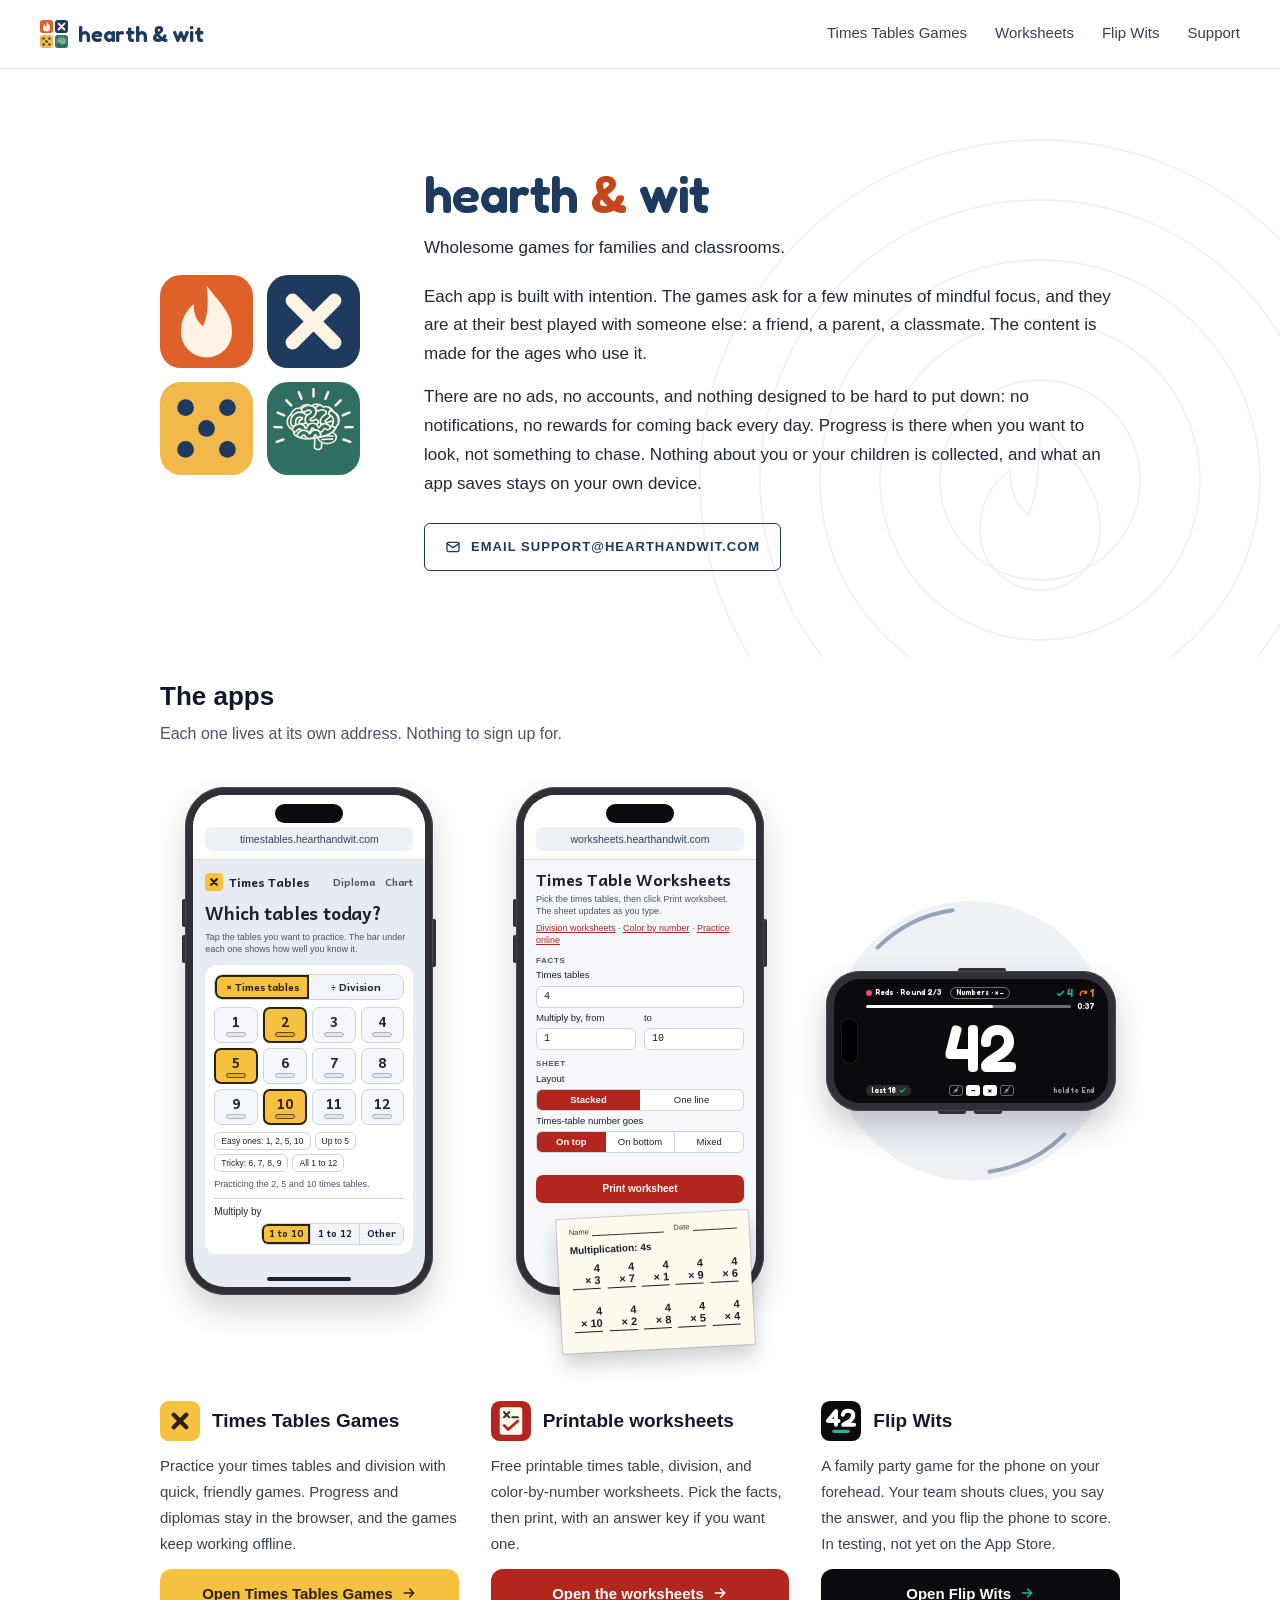
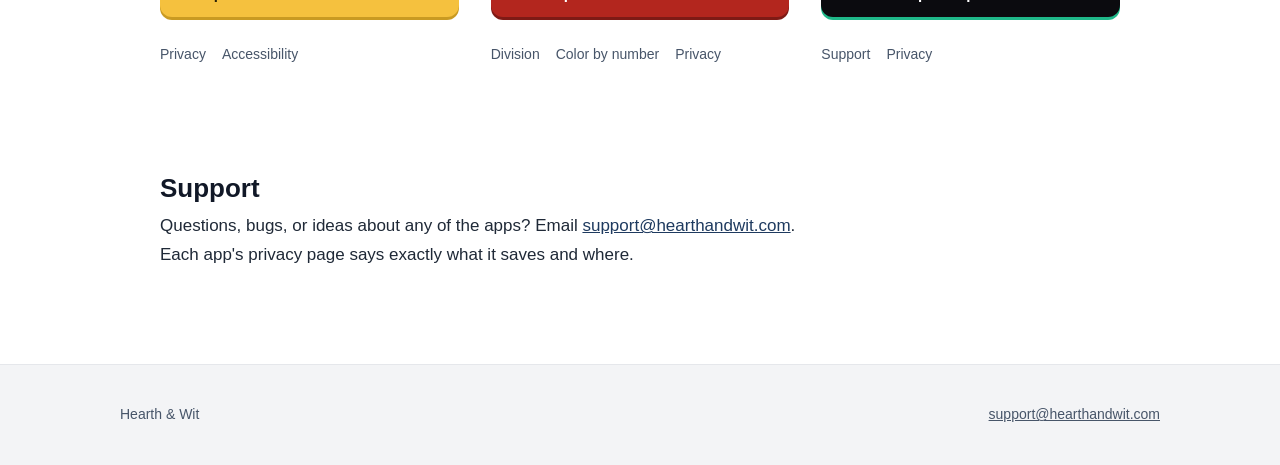
==== commit 65694929: "Use support@hearthandwit.com as the contact email Swaps ajm@hearthandwit.com for support@hearthandwi" ====
--- a/index.html
+++ b/index.html
@@ -42,7 +42,7 @@
       <p class="tagline">Wholesome games for families and classrooms.</p>
       <p>Each app is built with intention. The games ask for a few minutes of mindful focus, and they are at their best played with someone else: a friend, a parent, a classmate. The content is made for the ages who use it.</p>
       <p>There are no ads, no accounts, and nothing designed to be hard to put down: no notifications, no rewards for coming back every day. Progress is there when you want to look, not something to chase. Nothing about you or your children is collected, and what an app saves stays on your own device.</p>
-      <p class="cta"><a class="button" href="mailto:ajm@hearthandwit.com"><svg aria-hidden="true" viewBox="0 0 24 24" fill="none" stroke="currentColor" stroke-width="2" stroke-linecap="round" stroke-linejoin="round"><rect x="3" y="5" width="18" height="14" rx="2"/><path d="M3 7l9 6 9-6"/></svg>Email ajm@hearthandwit.com</a></p>
+      <p class="cta"><a class="button" href="mailto:support@hearthandwit.com"><svg aria-hidden="true" viewBox="0 0 24 24" fill="none" stroke="currentColor" stroke-width="2" stroke-linecap="round" stroke-linejoin="round"><rect x="3" y="5" width="18" height="14" rx="2"/><path d="M3 7l9 6 9-6"/></svg>Email support@hearthandwit.com</a></p>
     </div>
   </section>
 
@@ -190,14 +190,14 @@
 
   <section id="support" class="support" aria-labelledby="support-title">
     <h2 id="support-title">Support</h2>
-    <p>Questions, bugs, or ideas about any of the apps? Email <a href="mailto:ajm@hearthandwit.com">ajm@hearthandwit.com</a>. Each app's privacy page says exactly what it saves and where.</p>
+    <p>Questions, bugs, or ideas about any of the apps? Email <a href="mailto:support@hearthandwit.com">support@hearthandwit.com</a>. Each app's privacy page says exactly what it saves and where.</p>
   </section>
 </main>
 
 <footer>
   <div class="inner">
     <span>Hearth &amp; Wit</span>
-    <a href="mailto:ajm@hearthandwit.com">ajm@hearthandwit.com</a>
+    <a href="mailto:support@hearthandwit.com">support@hearthandwit.com</a>
   </div>
 </footer>
 </body>
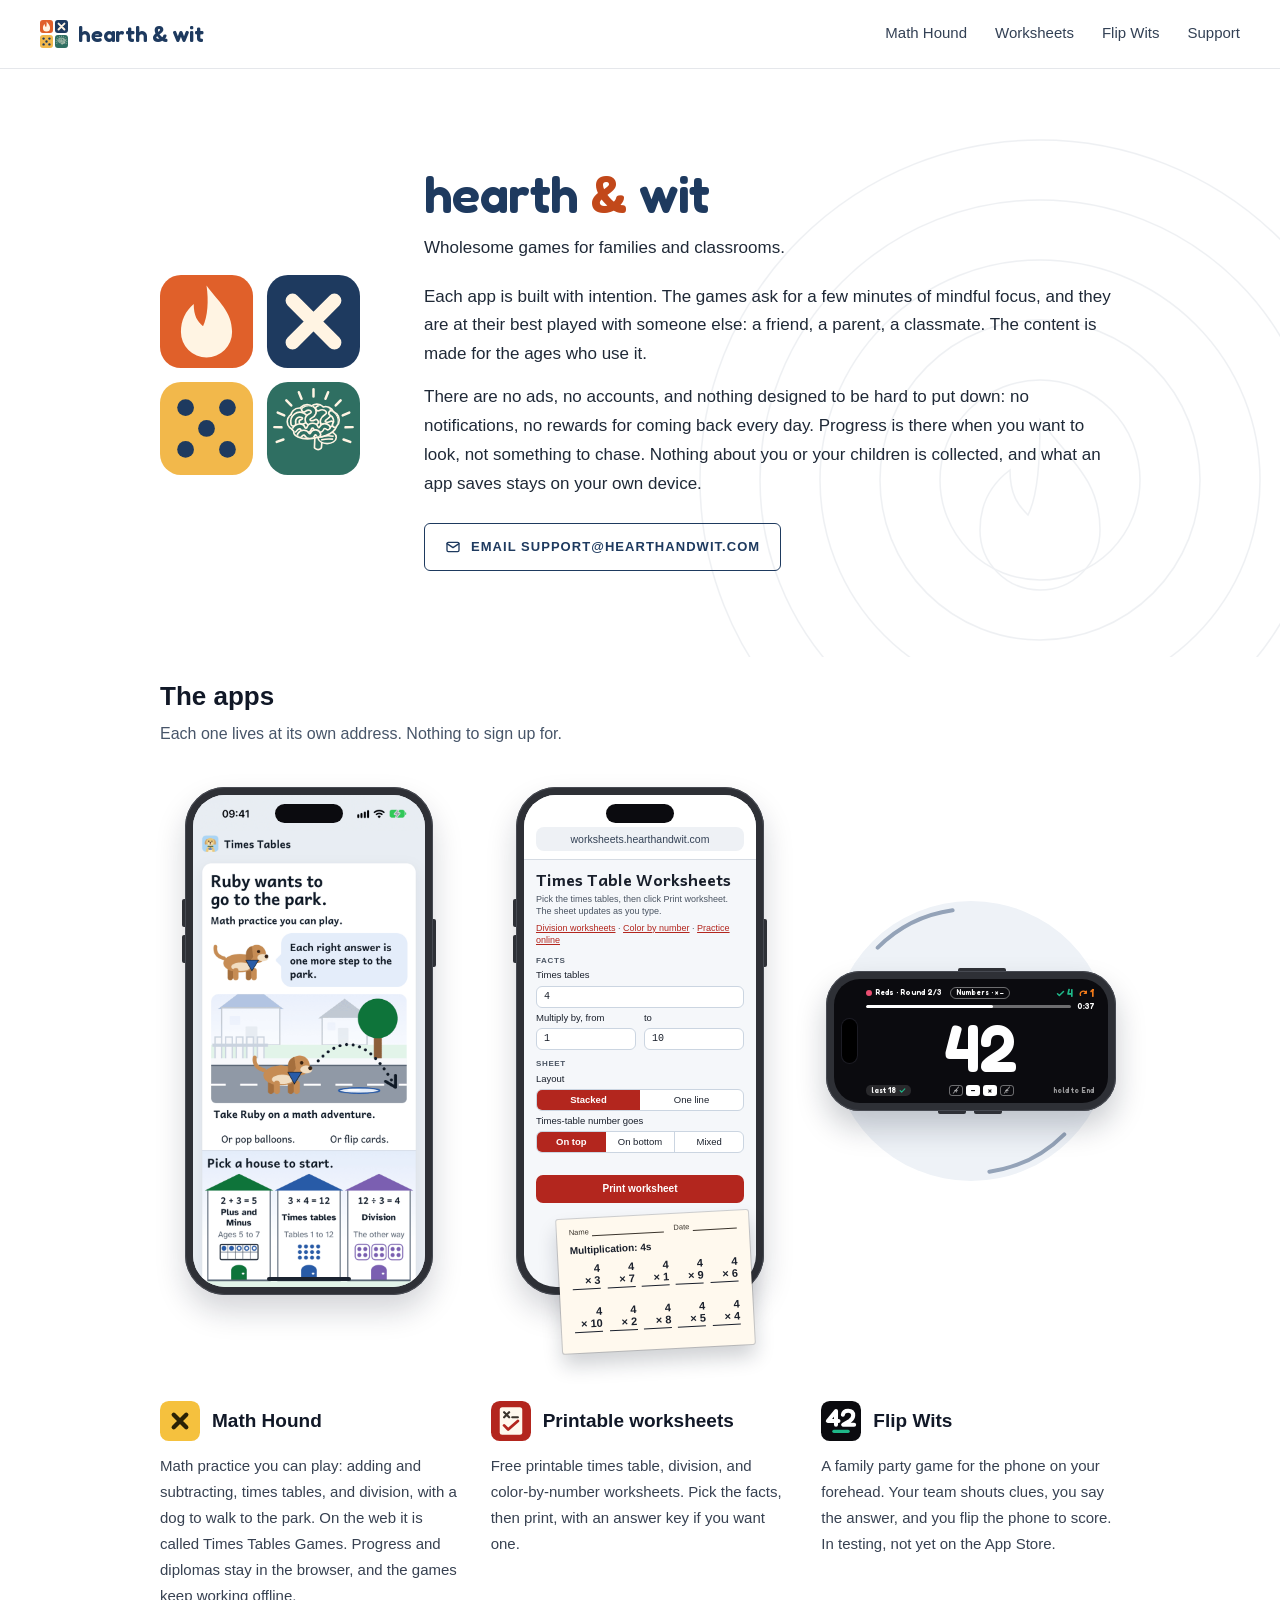
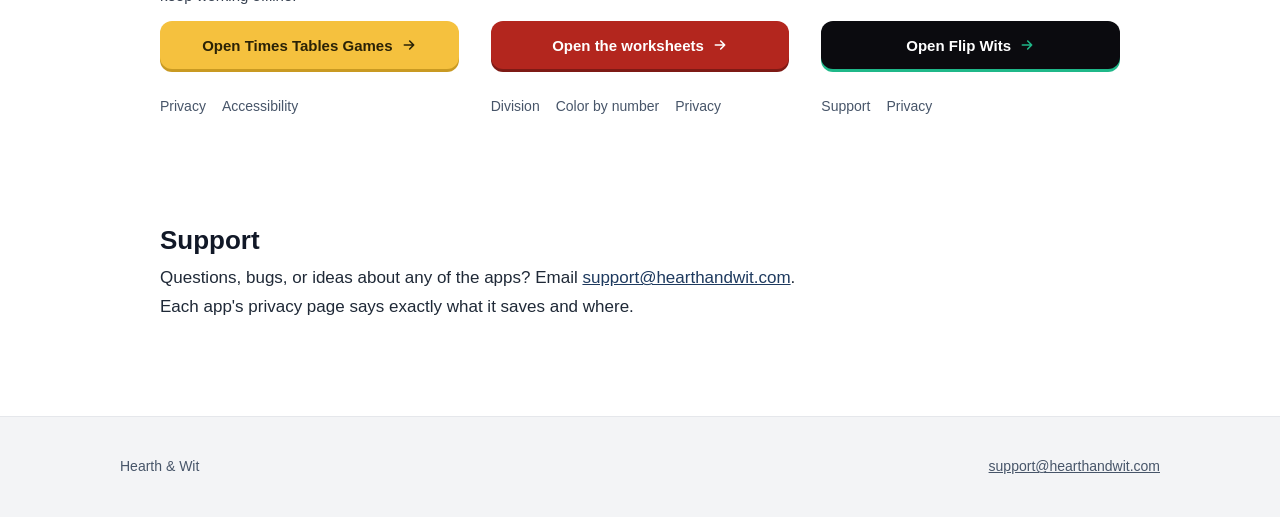
==== commit 5c971a16: "Show Math Hound's real home screen in the first phone The first app's phone was a hand-made drawing " ====
--- a/index.html
+++ b/index.html
@@ -4,14 +4,14 @@
 <meta charset="utf-8">
 <meta name="viewport" content="width=device-width, initial-scale=1">
 <title>Hearth &amp; Wit</title>
-<meta name="description" content="Wholesome games for families and classrooms: Times Tables Games, printable worksheets, and Flip Wits. Built with intention, with no ads, no accounts, and nothing collected.">
+<meta name="description" content="Wholesome games for families and classrooms: Math Hound, printable worksheets, and Flip Wits. Built with intention, with no ads, no accounts, and nothing collected.">
 <meta property="og:title" content="Hearth &amp; Wit">
-<meta property="og:description" content="Wholesome games for families and classrooms: Times Tables Games, printable worksheets, and Flip Wits. Built with intention, with no ads, no accounts, and nothing collected.">
+<meta property="og:description" content="Wholesome games for families and classrooms: Math Hound, printable worksheets, and Flip Wits. Built with intention, with no ads, no accounts, and nothing collected.">
 <meta property="og:url" content="https://hearthandwit.com/">
 <meta property="og:type" content="website">
 <meta name="theme-color" content="#ffffff">
 <link rel="icon" href="favicon.svg?v=4" type="image/svg+xml">
-<link rel="stylesheet" href="style.css?v=4">
+<link rel="stylesheet" href="style.css?v=5">
 </head>
 <body>
 <a class="skip" href="#main">Skip to content</a>
@@ -19,7 +19,7 @@
   <!-- The logo: the four tiles beside the name. The image is decorative (empty alt) because the name is right next to it. -->
   <a class="brand" href="#main"><img src="logo.svg?v=4" alt="" width="28" height="28">Hearth &amp; Wit</a>
   <nav aria-label="Sections">
-    <a href="#times-tables-games">Times Tables Games</a>
+    <a href="#math-hound">Math Hound</a>
     <a href="#worksheets">Worksheets</a>
     <a href="#flip-wits">Flip Wits</a>
     <a href="#support">Support</a>
@@ -46,7 +46,7 @@
     </div>
   </section>
 
-  <!-- The apps: each one is a phone showing a drawing of the app's real first screen, so a visitor sees what
+  <!-- The apps: each one is a phone showing the app's real first screen (a screenshot for Math Hound, a drawing for the other two), so a visitor sees what
        they will get, and under it the app's mark and name, the description, an Open button in the app's color,
        and the small links. The bezels are one neutral grey; each app's color lives on its own screen. The two
        websites carry a browser address strip, since they run in a phone's browser. Flip Wits, the one iPhone app,
@@ -61,32 +61,17 @@
     <!-- role="list" because Safari drops the list semantics of a list drawn without bullets. -->
     <ul class="app-list" role="list">
 
-      <!-- Times Tables Games: its first screen, the table picker, on desk grey, with 2, 5 and 10 picked. -->
-      <li id="times-tables-games" class="app app-ttg">
+      <!-- Math Hound: a real screenshot of the app's first screen (Leo home), not a drawing like the other two.
+           It is taken from the iOS Simulator by tools/site-screenshot.js in the times-tables-games repository, and
+           that repository's WORKFLOW.md has it retaken whenever the home screen changes (see README). The picture
+           is an <img> with its own alt text, so the phone needs no role="img". Raise ?v= when the picture changes.
+           The empty span keeps old links to #times-tables-games, this section's name until 2026-11-17, working. -->
+      <li id="math-hound" class="app app-ttg">
+        <span id="times-tables-games"></span>
         <div class="stage">
-          <div class="phone" role="img" aria-label="Times Tables Games open in a phone's browser, on its first screen: Which tables today? with the 2, 5 and 10 times tables picked.">
-            <div class="screen ttg" aria-hidden="true">
-              <div class="browser"><span class="url">timestables.hearthandwit.com</span></div>
-              <div class="ttg-page">
-                <div class="ttg-bar">
-                  <span class="ttg-name"><svg viewBox="0 0 64 64"><rect width="64" height="64" rx="14" fill="#F5C13E"/><path d="M22 22L42 42M42 22L22 42" stroke="#2A2206" stroke-width="8" stroke-linecap="round"/></svg>Times Tables</span>
-                  <span class="ttg-links"><span>Diploma</span><span>Chart</span></span>
-                </div>
-                <div class="ttg-title">Which tables today?</div>
-                <div class="ttg-hint">Tap the tables you want to practice. The bar under each one shows how well you know it.</div>
-                <div class="ttg-card">
-                  <div class="ttg-mode"><span class="on">× Times tables</span><span>÷ Division</span></div>
-                  <div class="ttg-tiles">
-                    <span>1</span><span class="on">2</span><span>3</span><span>4</span>
-                    <span class="on">5</span><span>6</span><span>7</span><span>8</span>
-                    <span>9</span><span class="on">10</span><span>11</span><span>12</span>
-                  </div>
-                  <div class="ttg-chips"><span>Easy ones: 1, 2, 5, 10</span><span>Up to 5</span><span>Tricky: 6, 7, 8, 9</span><span>All 1 to 12</span></div>
-                  <div class="ttg-note">Practicing the 2, 5 and 10 times tables.</div>
-                  <!-- The next part of the screen, cut off by the screen's edge as it would be. -->
-                  <div class="ttg-range"><span>Multiply by</span><span class="ttg-range-seg"><span class="on">1 to 10</span><span>1 to 12</span><span>Other</span></span></div>
-                </div>
-              </div>
+          <div class="phone">
+            <div class="screen mh">
+              <img src="apps/math-hound-home.png?v=1" width="696" height="1513" alt="Math Hound on an iPhone, on its first screen. A brown dog named Ruby wants to go to the park, and each right answer is one more step there. Below are three houses to pick from: Plus and Minus for ages 5 to 7, Times tables, and Division.">
             </div>
           </div>
         </div>
@@ -94,9 +79,9 @@
           <div class="app-head">
             <!-- The app marks are inline SVG, not image files: each is a few shapes, and inline they cost no extra requests and no cache-busting tags. -->
             <svg class="app-mark" aria-hidden="true" viewBox="0 0 64 64"><rect width="64" height="64" rx="14" fill="#F5C13E"/><path d="M22 22L42 42M42 22L22 42" stroke="#2A2206" stroke-width="7" stroke-linecap="round"/></svg>
-            <h3>Times Tables Games</h3>
+            <h3>Math Hound</h3>
           </div>
-          <p class="app-desc">Practice your times tables and division with quick, friendly games. Progress and diplomas stay in the browser, and the games keep working offline.</p>
+          <p class="app-desc">Math practice you can play: adding and subtracting, times tables, and division, with a dog to walk to the park. On the web it is called Times Tables Games. Progress and diplomas stay in the browser, and the games keep working offline.</p>
           <a class="open" href="https://timestables.hearthandwit.com/">Open Times Tables Games<svg aria-hidden="true" viewBox="0 0 24 24" fill="none" stroke="currentColor" stroke-width="2.4" stroke-linecap="round" stroke-linejoin="round"><path d="M5 12h14M13 6l6 6-6 6"/></svg></a>
           <p class="more"><a href="https://timestables.hearthandwit.com/privacy/">Privacy</a><a href="https://timestables.hearthandwit.com/accessibility/">Accessibility</a></p>
         </div>
--- a/style.css
+++ b/style.css
@@ -6,7 +6,7 @@
    name in the top bar and the hero, and for the numerals on the drawing of Flip Wits' screen. "swap" shows the system font at once and trades it for Fredoka when it arrives. */
 @font-face { font-family: "Fredoka"; src: url("fonts/fredoka-600-latin.woff2") format("woff2"); font-weight: 600; font-style: normal; font-display: swap; }
 /* Andika (SIL Open Font License, fonts/OFL-Andika.txt) is Times Tables Games' own typeface, copied from that app's
-   repository so the drawings of the Times Tables Games and worksheets screens look like the real ones without a
+   repository so the drawing of the worksheets screen looks like the real one without a
    request to Google. Flip Wits' screen uses the Fredoka above, and the small screen text uses the system sans. */
 @font-face { font-family: "Andika"; src: url("fonts/andika-400.woff2") format("woff2"); font-weight: 400; font-style: normal; font-display: swap; }
 @font-face { font-family: "Andika"; src: url("fonts/andika-700.woff2") format("woff2"); font-weight: 700; font-style: normal; font-display: swap; }
@@ -87,34 +87,14 @@
 .browser::before { content: ""; position: absolute; top: 9px; left: 50%; width: 68px; height: 19px; margin-left: -34px; border-radius: 10px; background: #0B0B0F; }
 .url { height: 24px; border-radius: 8px; background: #EEF1F5; display: flex; align-items: center; justify-content: center; font-family: var(--sans); font-size: 10.5px; font-weight: 500; line-height: 1; color: #334155; }
 
-/* Times Tables Games' table picker, after the live screen: Andika (the app's own typeface) for its type,
-   the system sans for the small text. Picked items are yellow with a dark edge, as in the app. */
-.ttg { background: #E7ECF2; color: #1B2330; }
-.ttg-page { flex: 1; display: flex; flex-direction: column; gap: 7px; padding: 10px 12px; font-family: Andika, var(--sans); line-height: 1; }
-.ttg-bar { display: flex; align-items: center; justify-content: space-between; gap: 8px; height: 24px; }
-.ttg-name { display: flex; align-items: center; gap: 6px; font-size: 12.5px; font-weight: 700; }
-.ttg-name svg { display: block; width: 18px; height: 18px; }
-.ttg-links { display: flex; gap: 10px; font-size: 10px; font-weight: 700; color: #4B5563; }
-.ttg-title { margin-top: 2px; font-size: 18px; font-weight: 700; line-height: 1.15; letter-spacing: -.01em; }
-.ttg-hint, .ttg-note { font-family: var(--sans); font-size: 9px; line-height: 12.5px; color: #4B5563; }
-.ttg-card { display: flex; flex-direction: column; gap: 7px; margin-top: 2px; padding: 9px; background: #fff; border-radius: 12px; }
-.ttg-mode { display: grid; grid-template-columns: 1fr 1fr; height: 26px; border: 1px solid #CBD5E1; border-radius: 8px; overflow: hidden; font-size: 10.5px; font-weight: 700; }
-.ttg-mode span, .ttg-range-seg span { display: flex; align-items: center; justify-content: center; background: #F1F4F8; }
-.ttg-mode .on, .ttg-range-seg .on { background: #F5C13E; color: #2A2206; box-shadow: inset 0 0 0 2px #2A2206; border-radius: 7px 0 0 7px; }
-/* The 4 by 3 grid of tables. Each tile's ::after is its progress bar. */
-.ttg-tiles { display: grid; grid-template-columns: repeat(4, minmax(0, 1fr)); gap: 5px; font-size: 14px; font-weight: 700; }
-.ttg-tiles span { height: 36px; display: flex; flex-direction: column; align-items: center; justify-content: center; gap: 5px; border-radius: 7px; background: #F4F6F9; border: 1.5px solid #CBD5E1; }
-.ttg-tiles span::after { content: ""; display: block; width: 18px; height: 3px; border-radius: 2px; background: #E2E8F0; box-shadow: 0 0 0 .75px #94A3B8; }
-.ttg-tiles .on { background: #F5C13E; border: 2px solid #2A2206; color: #2A2206; }
-.ttg-tiles .on::after { background: #E3AE2A; box-shadow: 0 0 0 .75px #2A2206; }
-.ttg-chips { display: flex; flex-wrap: wrap; gap: 4px; font-family: var(--sans); font-size: 8.5px; line-height: 1.2; }
-.ttg-chips span { padding: 3px 6px; border: 1px solid #CBD5E1; border-radius: 6px; background: #fff; }
-.ttg-note { line-height: 1.3; }
-.ttg-range { border-top: 1px solid #CBD5E1; padding-top: 7px; display: flex; flex-direction: column; gap: 5px; font-family: var(--sans); font-size: 10px; line-height: 1.2; }
-.ttg-range-seg { align-self: flex-end; display: grid; grid-template-columns: auto auto auto; height: 22px; border: 1px solid #CBD5E1; border-radius: 7px; overflow: hidden; font-family: Andika, var(--sans); font-size: 9.5px; font-weight: 700; line-height: 1; }
-.ttg-range-seg span { padding: 0 7px; }
-.ttg-range-seg span + span { border-left: 1px solid #CBD5E1; }
-.ttg-range-seg .on { border-radius: 6px 0 0 6px; }
+/* Math Hound's screen is a real screenshot (apps/math-hound-home.png, retaken by a script; see README), not a
+   drawing. The picture is a hair taller than the glass (an iPhone's screen is 696 by 1513, the glass 232 by 492),
+   so it is fitted to the width and held to the top: the 12px lost are the strip of road under the houses.
+   The background is the screen's own grey, shown while the picture loads; the ink colors the home bar.
+   The camera island is drawn over the picture's status bar, where a real phone has it. */
+.mh { background: #E7ECF2; color: #1B2330; }
+.mh img { display: block; width: 100%; height: 100%; object-fit: cover; object-position: top; }
+.mh::before { content: ""; position: absolute; z-index: 1; top: 9px; left: 50%; width: 68px; height: 19px; margin-left: -34px; border-radius: 10px; background: #0B0B0F; }
 
 /* The worksheets form, in its answer-key red, shortened (no Grid fields or extra Sheet options) so the
    Print worksheet button sits above the printed sheet. The bottom padding leaves the screen's foot for the sheet. */
